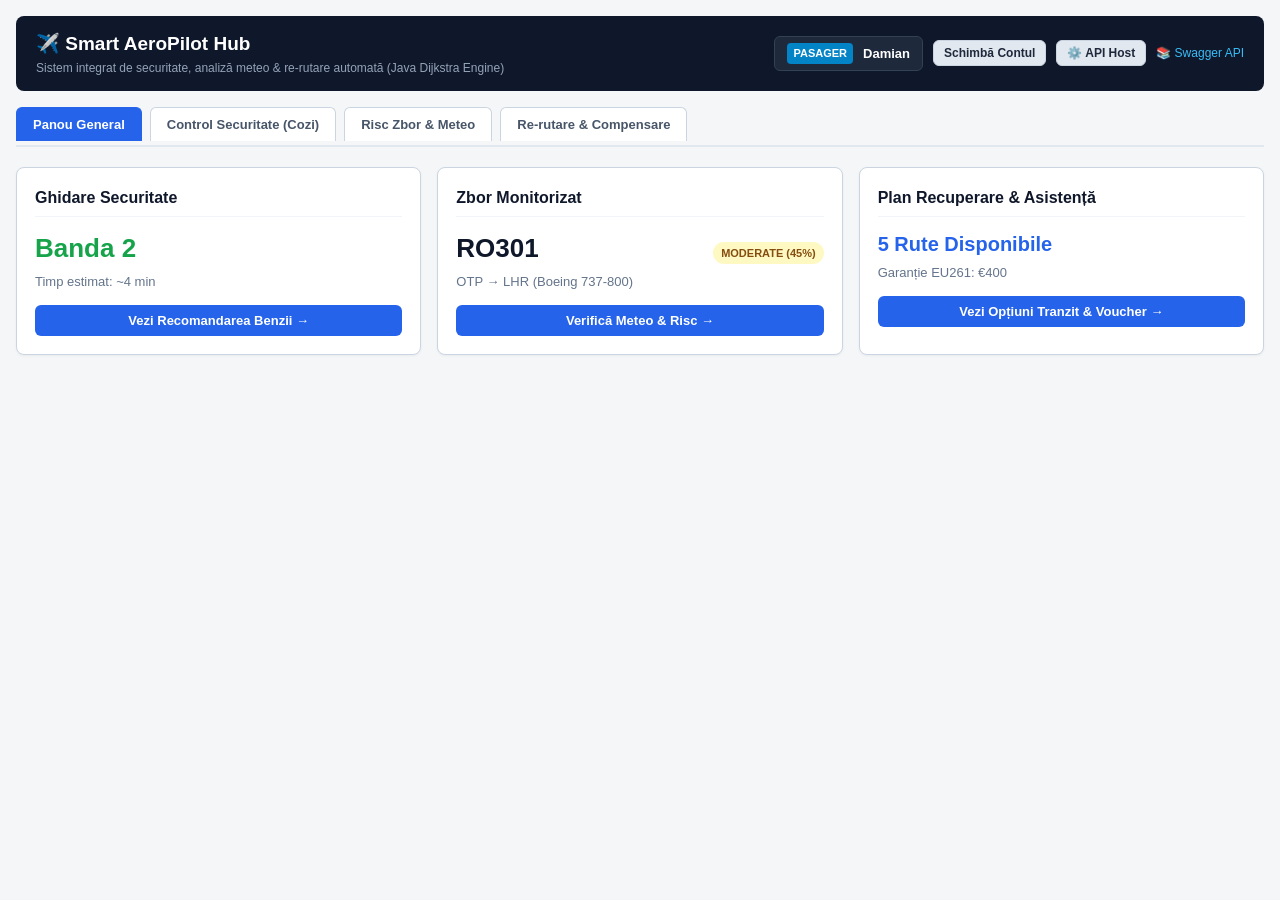
==== index.html @ a77d3723 "first test commit of the smart aeropilot website testing the base functionalities" ====
<!DOCTYPE html>
<html lang="ro">
<head>
    <meta charset="UTF-8">
    <meta name="viewport" content="width=device-width, initial-scale=1.0">
    <title>Smart AeroPilot Hub - Airport & Passenger Assistant</title>
    <link rel="stylesheet" href="style.css">
</head>
<body>

    <!-- Top Header -->
    <header>
        <div>
            <h1>✈️ Smart AeroPilot Hub</h1>
            <div style="font-size: 12px; color: #94a3b8;">
                Sistem integrat de securitate, analiză meteo & re-rutare automată (Java Dijkstra Engine)
            </div>
        </div>
        <div style="display: flex; align-items: center; gap: 10px; flex-wrap: wrap;">
            <div class="user-badge" id="user-display">
                <span id="role-tag" class="role-tag-passenger">PASAGER</span>
                <span id="user-name-display" style="font-weight: 600;">Damian</span>
            </div>
            <button class="btn-secondary" style="padding: 5px 10px; font-size: 12px;" onclick="openLoginModal()">Schimbă Contul</button>
            <button class="btn-secondary" style="padding: 5px 10px; font-size: 12px;" onclick="openApiConfigModal()">⚙️ API Host</button>
            <a id="swagger-link" href="/docs" target="_blank" style="color: #38bdf8; font-size: 12px; text-decoration: none;">📚 Swagger API</a>
        </div>
    </header>

    <!-- Connection Banner (Shows if running on GitHub Pages without live backend) -->
    <div id="gh-pages-banner" style="display: none; background: #e0f2fe; border: 1px solid #7dd3fc; color: #0369a1; padding: 8px 16px; border-radius: 6px; font-size: 12px; margin-bottom: 16px; justify-content: space-between; align-items: center;">
        <span>🌐 <strong>Găzduit pe GitHub Pages:</strong> Rulați backend-ul local (<code>./run.sh</code>) sau conectați domeniul de API pentru streaming live. Momentan rulează în <strong>Mod Standalone Demo</strong>.</span>
        <button class="btn-secondary" style="padding: 3px 8px; font-size: 11px;" onclick="openApiConfigModal()">Configurează API</button>
    </div>

    <!-- Nav Tabs (Controlled dynamically by role) -->
    <nav class="tabs" id="main-tabs">
        <button id="tab-btn-overview" class="active" onclick="switchTab('tab-overview')">Panou General</button>
        <button id="tab-btn-queue" onclick="switchTab('tab-queue')">Control Securitate (Cozi)</button>
        <button id="tab-btn-risk" onclick="switchTab('tab-risk')">Risc Zbor & Meteo</button>
        <button id="tab-btn-reroute" onclick="switchTab('tab-reroute')">Re-rutare & Compensare</button>
        <button id="tab-btn-java" style="display: none; border-color: #ef4444; color: #dc2626;" onclick="switchTab('tab-java')">🚨 Dispecerat Anulări Java (Admin)</button>
    </nav>

    <!-- TAB 1: OVERVIEW -->
    <div id="tab-overview" class="tab-content active">
        <!-- Admin only pitch banner -->
        <div class="card admin-only" style="border-left: 4px solid #dc2626; display: none;">
            <div style="display: flex; justify-content: space-between; align-items: center;">
                <div>
                    <h3 style="color: #dc2626; border: none; margin: 0;">Dispecerat Operațional — Simulare Live pentru Pitch</h3>
                    <p style="font-size: 13px; color: #475569; margin-top: 4px;">
                        Declanșează o criză meteo la Londra Heathrow (ceață critică sub 200m). Sistemul va recalcula riscul zborului RO301, va apela algoritmul de re-rutare și va genera voucherele legale.
                    </p>
                </div>
                <div style="display: flex; gap: 8px;">
                    <button class="btn-danger" onclick="triggerCrisisDemo()">🚨 Declanșează Criza Meteo</button>
                    <button class="btn-secondary" onclick="resetDemo()">↺ Reset</button>
                </div>
            </div>
        </div>

        <div class="grid-3">
            <!-- Queue Card -->
            <div class="card">
                <h3>Ghidare Securitate</h3>
                <div id="overview-fastest-lane" class="metric-big" style="color: #16a34a;">Banda 1</div>
                <div id="overview-queue-time" style="font-size: 13px; color: #64748b; margin-top: 4px;">Timp estimat: ~6 min</div>
                <button class="btn-primary" style="margin-top: 14px; width: 100%;" onclick="switchTab('tab-queue')">
                    Vezi Recomandarea Benzii →
                </button>
            </div>

            <!-- Flight Status Card -->
            <div class="card">
                <h3>Zbor Monitorizat</h3>
                <div style="display: flex; justify-content: space-between; align-items: baseline;">
                    <span id="overview-flight-code" class="metric-big">RO301</span>
                    <span id="overview-risk-pill" class="status-pill pill-MODERATE">MODERAT (45%)</span>
                </div>
                <div id="overview-flight-route" style="font-size: 13px; color: #64748b; margin-top: 4px;">OTP (București) → LHR (Londra)</div>
                <button class="btn-primary" style="margin-top: 14px; width: 100%;" onclick="switchTab('tab-risk')">
                    Verifică Meteo & Risc →
                </button>
            </div>

            <!-- Reroute & Voucher Card -->
            <div class="card">
                <h3>Plan Recuperare & Asistență</h3>
                <div id="overview-reroute-status" class="metric-big" style="font-size: 20px; color: #2563eb;">5 Rute Disponibile</div>
                <div id="overview-voucher-status" style="font-size: 13px; color: #64748b; margin-top: 4px;">Garanție EU261: €400</div>
                <button class="btn-primary" style="margin-top: 14px; width: 100%;" onclick="switchTab('tab-reroute')">
                    Vezi Opțiuni Tranzit & Voucher →
                </button>
            </div>
        </div>
    </div>

    <!-- TAB 2: QUEUE & COMPUTER VISION -->
    <div id="tab-queue" class="tab-content">
        <!-- Passenger View: ONLY recommendation, NO CCTV footage -->
        <div id="passenger-queue-view" style="display: block;">
            <div class="card" style="border-left: 4px solid #16a34a;">
                <h2>Recomandarea Ta de Acces Rapid la Securitate</h2>
                <p style="font-size: 14px; color: #334155; margin-bottom: 16px;">
                    Sistemul inteligent al aeroportului analizează în timp real încărcătura la porțile de scanare și îți indică cea mai rapidă bandă pentru a evita întârzierile.
                </p>
                <div class="grid-2">
                    <div style="background: #f0fdf4; border: 1px solid #bbf7d0; padding: 20px; border-radius: 8px; text-align: center;">
                        <span style="font-size: 13px; font-weight: 700; color: #15803d; text-transform: uppercase;">BANDA RECOMANDATĂ</span>
                        <div id="passenger-fastest-lane" class="metric-big" style="font-size: 38px; color: #16a34a; margin: 8px 0;">Banda 1</div>
                        <div id="passenger-wait-time" style="font-size: 16px; font-weight: 600; color: #1e293b;">Timp estimat: ~5 min</div>
                        <div id="passenger-lane-status" style="font-size: 13px; color: #15803d; margin-top: 4px;">Flux continuu și timp redus de așteptare</div>
                    </div>
                    <div class="restricted-banner">
                        <div style="font-size: 24px; margin-bottom: 8px;">🔒</div>
                        <strong style="display: block; margin-bottom: 6px;">Flux Video Securizat (Confidențial)</strong>
                        <p style="font-size: 12px; line-height: 1.4;">
                            Conform politicilor de securitate ale aeroportului, imaginile camerelor CCTV și senzorii de scanare sunt accesibile exclusiv personalului de securitate și dispeceratului aeroportuar.
                        </p>
                    </div>
                </div>
            </div>
        </div>

        <!-- Admin View: FULL CCTV FOOTAGE & SENSOR DETAILS -->
        <div id="admin-queue-view" style="display: none;">
            <div class="grid-2">
                <div class="card">
                    <h2>Camere CCTV Securitate — Detecție YOLOv8 + IR Simulat</h2>
                    <img id="admin-live-stream" class="video-frame" src="/api/queue/stream?role=admin" alt="Flux CCTV Securitate">
                    <div style="margin-top: 10px; display: flex; gap: 8px;">
                        <select id="video-source-select" style="max-width: 220px;" onchange="changeVideoSource()">
                            <option value="demo">Clip Demonstrativ (WebM)</option>
                            <option value="webcam">Camera Web Locală (Webcam 0)</option>
                        </select>
                        <span style="font-size: 12px; color: #64748b; align-self: center;">CPU ONNX Inference Activ</span>
                    </div>
                </div>

                <div class="card">
                    <h2>Telemetrie Benzi Securitate (Ops Center)</h2>
                    <div id="admin-queue-alert" style="background: #f0fdf4; border-left: 4px solid #16a34a; padding: 8px 12px; font-weight: 600; font-size: 13px; margin-bottom: 12px;">
                        Preluare date senzori...
                    </div>
                    <div class="grid-3" id="admin-lanes-container">
                        <!-- Populated dynamically via JS -->
                    </div>
                    <div style="margin-top: 16px; font-size: 12px; color: #64748b; background: #f8fafc; padding: 10px; border-radius: 6px;">
                        <strong>Formulă fuziune senzorială:</strong> 0.7 × YOLO + 0.3 × IR. Bagaje: rucsac (+120s), valiză (+90s), laptop (+60s), geantă (+30s).
                    </div>
                </div>
            </div>
        </div>
    </div>

    <!-- TAB 3: FLIGHT RISK & WEATHER -->
    <div id="tab-risk" class="tab-content">
        <div class="grid-2">
            <div class="card">
                <h2>Selecție Zbor & Condiții Meteo</h2>
                <label for="flight-select">Alege Zborul:</label>
                <select id="flight-select" onchange="evaluateFlightRisk()">
                    <option value="RO301">RO301 — București (OTP) → Londra Heathrow (LHR)</option>
                    <option value="AP103">AP103 (Java) — Henri Coandă (LROP) → Paris CDG (LFPG)</option>
                    <option value="LH1655">LH1655 — București (OTP) → München (MUC)</option>
                    <option value="W43105">W43105 — București (OTP) → Paris Beauvais (CDG)</option>
                    <option value="LH1412">LH1412 — București (OTP) → Frankfurt (FRA)</option>
                    <option value="OS784">OS784 — București (OTP) → Viena (VIE)</option>
                </select>

                <div class="grid-2" style="margin-top: 14px;">
                    <div style="background: #f8fafc; padding: 12px; border-radius: 6px;">
                        <h4 style="font-size: 12px; color: #64748b;">METEO PLECARE (OTP)</h4>
                        <div id="meteo-origin-cond" style="font-weight: 700; font-size: 15px;">--</div>
                        <div id="meteo-origin-details" style="font-size: 12px; color: #475569;">--</div>
                    </div>
                    <div style="background: #f8fafc; padding: 12px; border-radius: 6px;">
                        <h4 style="font-size: 12px; color: #64748b;">METEO DESTINAȚIE</h4>
                        <div id="meteo-dest-cond" style="font-weight: 700; font-size: 15px;">--</div>
                        <div id="meteo-dest-details" style="font-size: 12px; color: #475569;">--</div>
                    </div>
                </div>

                <div class="admin-only" style="margin-top: 16px; display: none;">
                    <label>Simulare Meteo (Exclusiv Admin):</label>
                    <div style="display: flex; gap: 8px;">
                        <button class="btn-primary" style="flex: 1;" onclick="setWeatherCrisis('fog')">Ceață Densă</button>
                        <button class="btn-primary" style="flex: 1;" onclick="setWeatherCrisis('storm')">Furtună</button>
                        <button class="btn-secondary" style="flex: 1;" onclick="evaluateFlightRisk()">Meteo Normal</button>
                    </div>
                </div>
            </div>

            <div class="card">
                <h2>Scor de Risc & Recomandare</h2>
                <div style="display: flex; justify-content: space-between; align-items: center;">
                    <span style="font-size: 13px; font-weight: 600;">Probabilitate Întârziere / Anulare:</span>
                    <span id="risk-score-badge" class="status-pill pill-MODERATE">50%</span>
                </div>

                <div class="risk-meter">
                    <div id="risk-progress-bar" class="risk-fill risk-MODERATE" style="width: 50%;"></div>
                </div>

                <div id="risk-recommendation" style="font-size: 13px; font-weight: 600; padding: 10px; border-radius: 6px; background: #fef9c3; color: #854d0e; margin-bottom: 12px;">
                    Calculare date risc...
                </div>

                <h4 style="font-size: 12px; color: #64748b; margin-bottom: 6px;">FACTORI IDENTIFICAȚI:</h4>
                <ul id="risk-factors-list" style="font-size: 12px; padding-left: 20px; color: #334155; margin-bottom: 14px;">
                    <!-- Factors injected via JS -->
                </ul>

                <button id="btn-trigger-reroute" class="btn-danger" style="width: 100%; display: none;" onclick="goToRerouteTab()">
                    ⚠️ Deschide Modulul de Re-rutare & Voucher →
                </button>
            </div>
        </div>
    </div>

    <!-- TAB 4: RE-ROUTING & EU261 -->
    <div id="tab-reroute" class="tab-content">
        <div class="grid-2">
            <div class="card">
                <h2>Rute Alternative Identificate (Direct & Escală)</h2>
                <div id="routes-container">
                    <!-- Populated dynamically via JS -->
                </div>
            </div>

            <div class="card">
                <h2>Voucher de Compensație Pasager</h2>
                <div class="voucher-box" id="voucher-box">
                    <div style="display: flex; justify-content: space-between; align-items: center; margin-bottom: 8px;">
                        <span style="font-weight: 800; font-size: 14px; color: #0369a1;">VOUCHER LEGAL EU261</span>
                        <span id="voucher-amount" style="font-size: 20px; font-weight: 800; color: #0284c7;">€400</span>
                    </div>
                    <div style="font-size: 12px; margin-bottom: 6px;">
                        <strong>Baza legală:</strong> <span id="voucher-regulation">Regulamentul (CE) Nr. 261/2004</span>
                    </div>
                    <div style="font-size: 12px; margin-bottom: 6px;">
                        <strong>Pasager:</strong> <span id="voucher-passenger">Damian</span>
                    </div>
                    <div style="font-size: 12px; margin-bottom: 6px;">
                        <strong>Motiv:</strong> <span id="voucher-reason">Anulare / Risc critic zbor</span>
                    </div>
                    <div style="margin-top: 10px; border-top: 1px dashed #7dd3fc; padding-top: 8px;">
                        <span style="font-size: 11px; color: #0284c7; display: block; margin-bottom: 4px;">COD VOUCHER:</span>
                        <span id="voucher-code" class="voucher-code">EU261-OTP-XXXXXX</span>
                    </div>
                </div>

                <div style="margin-top: 14px;">
                    <button class="btn-primary" style="width: 100%;" onclick="alert('Confirmare trimisă cu succes!')">
                        Confirmă Re-rutarea & Emite Noul Boarding Pass
                    </button>
                </div>
            </div>
        </div>
    </div>

    <!-- TAB 5: ADMIN JAVA REROUTE ENGINE DISPATCH -->
    <div id="tab-java" class="tab-content">
        <div class="card" style="border-left: 4px solid #ef4444;">
            <h2>Dispecerat Re-rutare Java (Time-dependent Dijkstra)</h2>
            <p style="font-size: 13px; color: #475569; margin-bottom: 12px;">
                Modulul dezvoltat de echipă în Java analizează întreg graful aeroportuar, prioritizează pasagerii (familii, conexiuni strânse, deadline-uri) și le re-rezervă automat locuri pe zboruri cu escală.
            </p>
            <div style="display: flex; gap: 10px; align-items: center; flex-wrap: wrap;">
                <label style="margin: 0; min-width: 110px;">Zbor de Anulat:</label>
                <select id="java-flight-select" style="margin: 0; max-width: 250px;">
                    <option value="AP103">AP103 — Henri Coandă (LROP) → Paris CDG (LFPG)</option>
                    <option value="AP105">AP105 — Henri Coandă (LROP) → Viena (LOWW)</option>
                    <option value="AP104">AP104 — Henri Coandă (LROP) → Amsterdam (EHAM)</option>
                    <option value="AP106">AP106 — Henri Coandă (LROP) → Frankfurt (EDDF)</option>
                </select>
                <button class="btn-danger" onclick="executeJavaCancel()">🚨 Execută Anulare & Re-rutare Java</button>
            </div>
        </div>

        <div class="card" id="java-results-card" style="display: none;">
            <h3>Rezultate Re-rutare Pasageri (Java Engine)</h3>
            <div id="java-summary" style="font-size: 13px; font-weight: 600; color: #0284c7; margin-bottom: 12px;"></div>
            <div style="overflow-x: auto;">
                <table class="data-table" id="java-passengers-table">
                    <thead>
                        <tr>
                            <th>Pasager</th>
                            <th>Prioritate</th>
                            <th>Detalii Situație</th>
                            <th>Zbor / Itinerariu Nou Atribuit</th>
                            <th>Întârziere</th>
                            <th>Compensație Voucher</th>
                            <th>Status</th>
                        </tr>
                    </thead>
                    <tbody id="java-passengers-tbody">
                        <!-- Populated dynamically via JS -->
                    </tbody>
                </table>
            </div>
        </div>
    </div>

    <!-- LOGIN MODAL -->
    <div id="login-modal" class="modal-overlay" style="display: none;">
        <div class="modal-box">
            <h2 style="margin-bottom: 14px; font-size: 18px;">Autentificare AeroPilot</h2>
            <p style="font-size: 13px; color: #64748b; margin-bottom: 14px;">
                Alege tipul de utilizator pentru a testa sistemul:
            </p>

            <label for="auth-username">Nume / Utilizator:</label>
            <input type="text" id="auth-username" placeholder="Ex: Damian sau admin" value="Damian">

            <label for="auth-password">Parolă:</label>
            <input type="password" id="auth-password" placeholder="Pentru admin introdu 'admin', pentru pasager orice" value="">

            <div style="display: flex; gap: 8px; margin-top: 14px;">
                <button class="btn-primary" style="flex: 1;" onclick="handleLoginSubmit()">Conectare</button>
                <button class="btn-secondary" onclick="closeLoginModal()">Anulează</button>
            </div>

            <div style="margin-top: 14px; font-size: 12px; color: #64748b; border-top: 1px solid #e2e8f0; padding-top: 10px;">
                💡 <strong>Cont Admin:</strong> utilizator <code>admin</code>, parolă <code>admin</code> (acces complet CCTV și dispecerat Java).<br>
                💡 <strong>Cont Pasager:</strong> orice alt nume (doar recomandare bandă rapidă, fără acces la camere).
            </div>
        </div>
    </div>

    <!-- API CONFIG MODAL FOR GITHUB PAGES / CUSTOM DOMAIN -->
    <div id="api-config-modal" class="modal-overlay" style="display: none;">
        <div class="modal-box">
            <h2 style="margin-bottom: 14px; font-size: 18px;">Configurare Backend API</h2>
            <p style="font-size: 13px; color: #64748b; margin-bottom: 12px;">
                Dacă site-ul este găzduit pe GitHub Pages sau un domeniu separat, introdu adresa backend-ului tău (ex: <code>http://localhost:8000</code> sau <code>https://api.domeniultau.ro</code>):
            </p>

            <label for="api-url-input">API Base URL:</label>
            <input type="text" id="api-url-input" placeholder="http://localhost:8000" value="">

            <div style="display: flex; gap: 8px; margin-top: 14px;">
                <button class="btn-primary" style="flex: 1;" onclick="saveApiConfig()">Salvează & Conectează</button>
                <button class="btn-secondary" onclick="closeApiConfigModal()">Închide</button>
            </div>
        </div>
    </div>

    <script src="app.js"></script>
</body>
</html>
---- style.css ----
/* Clean, unbloated wireframe layout - Easy to style and extend */
* {
    box-sizing: border-box;
    margin: 0;
    padding: 0;
    font-family: -apple-system, BlinkMacSystemFont, "Segoe UI", Roboto, Helvetica, Arial, sans-serif;
}

body {
    background-color: #f4f6f8;
    color: #1e293b;
    line-height: 1.5;
    padding: 16px;
}

/* Header */
header {
    background: #0f172a;
    color: #fff;
    padding: 14px 20px;
    border-radius: 8px;
    margin-bottom: 16px;
    display: flex;
    justify-content: space-between;
    align-items: center;
    flex-wrap: wrap;
    gap: 12px;
}

header h1 {
    font-size: 19px;
    font-weight: 700;
    display: flex;
    align-items: center;
    gap: 8px;
}

header .user-badge {
    display: flex;
    align-items: center;
    gap: 10px;
    font-size: 13px;
    background: #1e293b;
    padding: 6px 12px;
    border-radius: 6px;
    border: 1px solid #334155;
}

.role-tag-admin {
    background: #dc2626;
    color: #fff;
    padding: 2px 6px;
    border-radius: 4px;
    font-weight: 700;
    font-size: 11px;
}

.role-tag-passenger {
    background: #0284c7;
    color: #fff;
    padding: 2px 6px;
    border-radius: 4px;
    font-weight: 700;
    font-size: 11px;
}

/* Nav Tabs */
nav.tabs {
    display: flex;
    gap: 8px;
    margin-bottom: 20px;
    border-bottom: 2px solid #e2e8f0;
    padding-bottom: 4px;
    overflow-x: auto;
}

nav.tabs button {
    background: #fff;
    border: 1px solid #cbd5e1;
    border-bottom: none;
    padding: 9px 16px;
    font-size: 13px;
    font-weight: 600;
    border-radius: 6px 6px 0 0;
    cursor: pointer;
    color: #475569;
    white-space: nowrap;
}

nav.tabs button.active {
    background: #2563eb;
    color: #fff;
    border-color: #2563eb;
}

/* Layout containers */
.tab-content {
    display: none;
}
.tab-content.active {
    display: block;
}

.grid-2 {
    display: grid;
    grid-template-columns: 1fr 1fr;
    gap: 16px;
}

.grid-3 {
    display: grid;
    grid-template-columns: repeat(3, 1fr);
    gap: 16px;
}

@media (max-width: 860px) {
    .grid-2, .grid-3 {
        grid-template-columns: 1fr;
    }
}

/* Cards & Panels */
.card {
    background: #fff;
    border: 1px solid #cbd5e1;
    border-radius: 8px;
    padding: 18px;
    box-shadow: 0 1px 3px rgba(0,0,0,0.05);
    margin-bottom: 16px;
}

.card h2, .card h3 {
    font-size: 16px;
    margin-bottom: 12px;
    color: #0f172a;
    border-bottom: 1px solid #f1f5f9;
    padding-bottom: 6px;
}

/* Forms & Inputs */
label {
    display: block;
    font-size: 13px;
    font-weight: 600;
    margin-bottom: 4px;
    color: #334155;
}

input, select {
    width: 100%;
    padding: 8px 12px;
    border: 1px solid #cbd5e1;
    border-radius: 6px;
    font-size: 14px;
    margin-bottom: 12px;
}

button.btn-primary {
    background: #2563eb;
    color: #fff;
    border: none;
    padding: 8px 14px;
    border-radius: 6px;
    font-weight: 600;
    font-size: 13px;
    cursor: pointer;
}

button.btn-primary:hover { background: #1d4ed8; }

button.btn-secondary {
    background: #e2e8f0;
    color: #1e293b;
    border: 1px solid #cbd5e1;
    padding: 8px 14px;
    border-radius: 6px;
    font-weight: 600;
    font-size: 13px;
    cursor: pointer;
}

button.btn-danger {
    background: #dc2626;
    color: #fff;
    border: none;
    padding: 8px 14px;
    border-radius: 6px;
    font-weight: 600;
    font-size: 13px;
    cursor: pointer;
}

button.btn-danger:hover { background: #b91c1c; }

/* Video Frame */
.video-frame {
    width: 100%;
    max-height: 420px;
    object-fit: cover;
    background: #000;
    border-radius: 6px;
    border: 1px solid #94a3b8;
}

/* Lane card styles */
.lane-card {
    border: 2px solid #e2e8f0;
    border-radius: 8px;
    padding: 14px;
    text-align: center;
    background: #f8fafc;
}

.lane-card.fastest {
    border-color: #16a34a;
    background: #f0fdf4;
}

.lane-badge {
    display: inline-block;
    padding: 3px 8px;
    border-radius: 4px;
    font-size: 11px;
    font-weight: 700;
    text-transform: uppercase;
    margin-bottom: 8px;
}

.badge-fastest { background: #22c55e; color: #fff; }
.badge-normal { background: #94a3b8; color: #fff; }

.metric-big {
    font-size: 26px;
    font-weight: 800;
    color: #0f172a;
}

/* Restricted banner for CCTV */
.restricted-banner {
    background: #fef2f2;
    border: 2px dashed #ef4444;
    padding: 24px;
    border-radius: 8px;
    text-align: center;
    color: #991b1b;
}

/* Risk meter */
.risk-meter {
    height: 16px;
    background: #e2e8f0;
    border-radius: 8px;
    overflow: hidden;
    margin: 12px 0;
}

.risk-fill {
    height: 100%;
    width: 0%;
    transition: width 0.3s ease;
}

.risk-LOW { background: #22c55e; }
.risk-MODERATE { background: #eab308; }
.risk-HIGH { background: #f97316; }
.risk-CRITICAL { background: #ef4444; }

.status-pill {
    display: inline-block;
    padding: 3px 8px;
    border-radius: 12px;
    font-size: 11px;
    font-weight: 700;
}

.pill-CRITICAL { background: #fee2e2; color: #b91c1c; }
.pill-HIGH { background: #ffedd5; color: #c2410c; }
.pill-MODERATE { background: #fef9c3; color: #854d0e; }
.pill-LOW { background: #dcfce7; color: #15803d; }

/* Voucher card */
.voucher-box {
    border: 2px dashed #0284c7;
    background: #f0f9ff;
    padding: 16px;
    border-radius: 8px;
    margin-top: 14px;
}

.voucher-code {
    font-family: monospace;
    font-size: 16px;
    font-weight: 800;
    background: #e0f2fe;
    padding: 5px 10px;
    border-radius: 4px;
    display: inline-block;
    color: #0369a1;
}

/* Passenger Table */
table.data-table {
    width: 100%;
    border-collapse: collapse;
    font-size: 13px;
    margin-top: 10px;
}

table.data-table th, table.data-table td {
    padding: 8px 10px;
    border: 1px solid #cbd5e1;
    text-align: left;
}

table.data-table th {
    background: #f1f5f9;
    font-weight: 700;
}

/* Login Modal */
.modal-overlay {
    position: fixed;
    top: 0; left: 0; right: 0; bottom: 0;
    background: rgba(15, 23, 42, 0.7);
    display: flex;
    align-items: center;
    justify-content: center;
    z-index: 1000;
}

.modal-box {
    background: #fff;
    padding: 24px;
    border-radius: 8px;
    width: 100%;
    max-width: 420px;
    box-shadow: 0 10px 25px rgba(0,0,0,0.2);
}
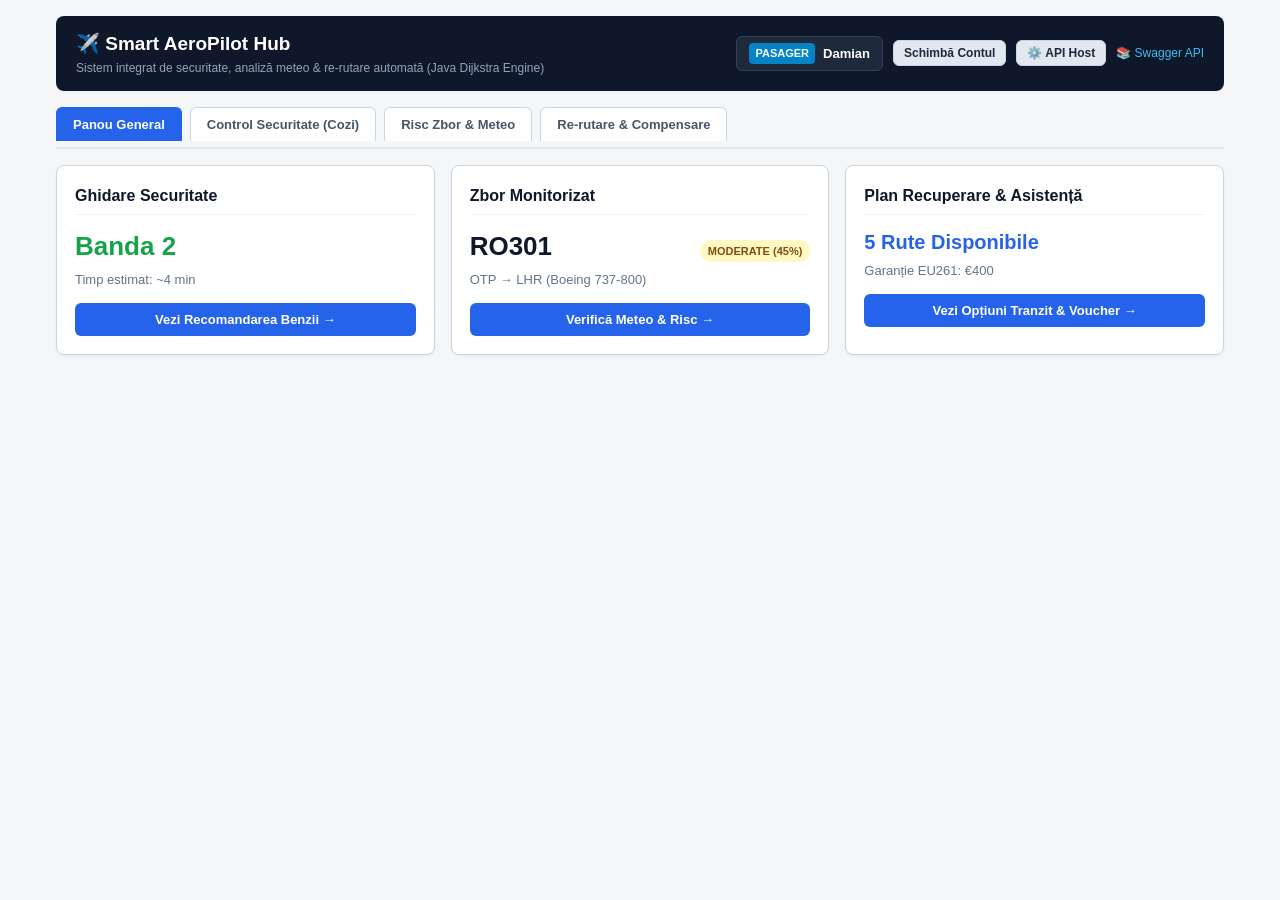
==== commit 328e9112: "updated design" ====
--- a/index.html
+++ b/index.html
@@ -16,7 +16,7 @@
                 Sistem integrat de securitate, analiză meteo & re-rutare automată (Java Dijkstra Engine)
             </div>
         </div>
-        <div style="display: flex; align-items: center; gap: 10px; flex-wrap: wrap;">
+        <div class="header-controls">
             <div class="user-badge" id="user-display">
                 <span id="role-tag" class="role-tag-passenger">PASAGER</span>
                 <span id="user-name-display" style="font-weight: 600;">Damian</span>
@@ -101,24 +101,15 @@
         <!-- Passenger View: ONLY recommendation, NO CCTV footage -->
         <div id="passenger-queue-view" style="display: block;">
             <div class="card" style="border-left: 4px solid #16a34a;">
-                <h2>Recomandarea Ta de Acces Rapid la Securitate</h2>
-                <p style="font-size: 14px; color: #334155; margin-bottom: 16px;">
-                    Sistemul inteligent al aeroportului analizează în timp real încărcătura la porțile de scanare și îți indică cea mai rapidă bandă pentru a evita întârzierile.
+                <h2>Acces Rapid la Controlul de Securitate</h2>
+                <p style="font-size: 13px; color: #475569; margin-bottom: 16px;">
+                    Camerele inteligente monitorizează fluxul de călători și identifică în timp real banda cu cel mai mic timp de așteptare.
                 </p>
-                <div class="grid-2">
-                    <div style="background: #f0fdf4; border: 1px solid #bbf7d0; padding: 20px; border-radius: 8px; text-align: center;">
-                        <span style="font-size: 13px; font-weight: 700; color: #15803d; text-transform: uppercase;">BANDA RECOMANDATĂ</span>
-                        <div id="passenger-fastest-lane" class="metric-big" style="font-size: 38px; color: #16a34a; margin: 8px 0;">Banda 1</div>
-                        <div id="passenger-wait-time" style="font-size: 16px; font-weight: 600; color: #1e293b;">Timp estimat: ~5 min</div>
-                        <div id="passenger-lane-status" style="font-size: 13px; color: #15803d; margin-top: 4px;">Flux continuu și timp redus de așteptare</div>
-                    </div>
-                    <div class="restricted-banner">
-                        <div style="font-size: 24px; margin-bottom: 8px;">🔒</div>
-                        <strong style="display: block; margin-bottom: 6px;">Flux Video Securizat (Confidențial)</strong>
-                        <p style="font-size: 12px; line-height: 1.4;">
-                            Conform politicilor de securitate ale aeroportului, imaginile camerelor CCTV și senzorii de scanare sunt accesibile exclusiv personalului de securitate și dispeceratului aeroportuar.
-                        </p>
-                    </div>
+                <div style="background: #f0fdf4; border: 1px solid #bbf7d0; padding: 24px 16px; border-radius: 8px; text-align: center; max-width: 480px; margin: 0 auto;">
+                    <span style="font-size: 11px; font-weight: 700; color: #15803d; text-transform: uppercase; letter-spacing: 0.5px;">BANDA RECOMANDATĂ PENTRU TINE</span>
+                    <div id="passenger-fastest-lane" class="metric-big" style="font-size: 40px; color: #16a34a; margin: 8px 0;">Banda 1</div>
+                    <div id="passenger-wait-time" style="font-size: 17px; font-weight: 700; color: #0f172a;">Timp estimat: ~5 min</div>
+                    <div id="passenger-lane-status" style="font-size: 13px; color: #15803d; margin-top: 6px;">Mergi la Banda 1 pentru cel mai rapid control de securitate.</div>
                 </div>
             </div>
         </div>
--- a/style.css
+++ b/style.css
@@ -1,4 +1,4 @@
-/* Clean, unbloated wireframe layout - Easy to style and extend */
+/* Clean, unbloated wireframe layout - Fully optimized for Mobile & Desktop */
 * {
     box-sizing: border-box;
     margin: 0;
@@ -11,6 +11,8 @@
     color: #1e293b;
     line-height: 1.5;
     padding: 16px;
+    max-width: 1200px;
+    margin: 0 auto;
 }
 
 /* Header */
@@ -35,10 +37,17 @@
     gap: 8px;
 }
 
-header .user-badge {
+header .header-controls {
     display: flex;
     align-items: center;
     gap: 10px;
+    flex-wrap: wrap;
+}
+
+header .user-badge {
+    display: flex;
+    align-items: center;
+    gap: 8px;
     font-size: 13px;
     background: #1e293b;
     padding: 6px 12px;
@@ -64,14 +73,20 @@
     font-size: 11px;
 }
 
-/* Nav Tabs */
+/* Nav Tabs with native-app feel on mobile */
 nav.tabs {
     display: flex;
     gap: 8px;
-    margin-bottom: 20px;
+    margin-bottom: 16px;
     border-bottom: 2px solid #e2e8f0;
-    padding-bottom: 4px;
+    padding-bottom: 6px;
     overflow-x: auto;
+    -webkit-overflow-scrolling: touch;
+    scrollbar-width: none; /* Firefox */
+}
+
+nav.tabs::-webkit-scrollbar {
+    display: none; /* Chrome/Safari */
 }
 
 nav.tabs button {
@@ -85,6 +100,8 @@
     cursor: pointer;
     color: #475569;
     white-space: nowrap;
+    flex-shrink: 0;
+    transition: all 0.15s ease;
 }
 
 nav.tabs button.active {
@@ -111,12 +128,6 @@
     display: grid;
     grid-template-columns: repeat(3, 1fr);
     gap: 16px;
-}
-
-@media (max-width: 860px) {
-    .grid-2, .grid-3 {
-        grid-template-columns: 1fr;
-    }
 }
 
 /* Cards & Panels */
@@ -148,22 +159,24 @@
 
 input, select {
     width: 100%;
-    padding: 8px 12px;
+    padding: 10px 12px;
     border: 1px solid #cbd5e1;
     border-radius: 6px;
     font-size: 14px;
     margin-bottom: 12px;
+    background-color: #fff;
 }
 
 button.btn-primary {
     background: #2563eb;
     color: #fff;
     border: none;
-    padding: 8px 14px;
+    padding: 9px 16px;
     border-radius: 6px;
     font-weight: 600;
     font-size: 13px;
     cursor: pointer;
+    text-align: center;
 }
 
 button.btn-primary:hover { background: #1d4ed8; }
@@ -172,22 +185,24 @@
     background: #e2e8f0;
     color: #1e293b;
     border: 1px solid #cbd5e1;
-    padding: 8px 14px;
+    padding: 9px 14px;
     border-radius: 6px;
     font-weight: 600;
     font-size: 13px;
     cursor: pointer;
+    text-align: center;
 }
 
 button.btn-danger {
     background: #dc2626;
     color: #fff;
     border: none;
-    padding: 8px 14px;
+    padding: 9px 16px;
     border-radius: 6px;
     font-weight: 600;
     font-size: 13px;
     cursor: pointer;
+    text-align: center;
 }
 
 button.btn-danger:hover { background: #b91c1c; }
@@ -235,16 +250,6 @@
     color: #0f172a;
 }
 
-/* Restricted banner for CCTV */
-.restricted-banner {
-    background: #fef2f2;
-    border: 2px dashed #ef4444;
-    padding: 24px;
-    border-radius: 8px;
-    text-align: center;
-    color: #991b1b;
-}
-
 /* Risk meter */
 .risk-meter {
     height: 16px;
@@ -289,13 +294,42 @@
 
 .voucher-code {
     font-family: monospace;
-    font-size: 16px;
+    font-size: 15px;
     font-weight: 800;
     background: #e0f2fe;
     padding: 5px 10px;
     border-radius: 4px;
     display: inline-block;
     color: #0369a1;
+    word-break: break-all;
+}
+
+/* Route Cards */
+.route-card {
+    border: 1px solid #cbd5e1;
+    border-radius: 6px;
+    padding: 14px;
+    margin-bottom: 12px;
+    background: #fff;
+}
+
+.route-card.best {
+    border: 2px solid #2563eb;
+    background: #eff6ff;
+}
+
+.route-header {
+    display: flex;
+    justify-content: space-between;
+    font-weight: 700;
+    margin-bottom: 6px;
+    flex-wrap: wrap;
+    gap: 4px;
+}
+
+.route-timeline {
+    font-size: 13px;
+    color: #475569;
 }
 
 /* Passenger Table */
@@ -304,6 +338,7 @@
     border-collapse: collapse;
     font-size: 13px;
     margin-top: 10px;
+    min-width: 580px; /* enables horizontal scroll on mobile */
 }
 
 table.data-table th, table.data-table td {
@@ -317,7 +352,7 @@
     font-weight: 700;
 }
 
-/* Login Modal */
+/* Modals */
 .modal-overlay {
     position: fixed;
     top: 0; left: 0; right: 0; bottom: 0;
@@ -326,13 +361,90 @@
     align-items: center;
     justify-content: center;
     z-index: 1000;
+    padding: 16px;
 }
 
 .modal-box {
     background: #fff;
-    padding: 24px;
+    padding: 20px;
     border-radius: 8px;
     width: 100%;
     max-width: 420px;
     box-shadow: 0 10px 25px rgba(0,0,0,0.2);
 }
+
+/* ========================================================= */
+/* MOBILE OPTIMIZATIONS (Smartphones, small tablets <= 680px) */
+/* ========================================================= */
+
+@media (max-width: 680px) {
+    body {
+        padding: 10px 8px;
+    }
+
+    header {
+        padding: 12px 14px;
+        flex-direction: column;
+        align-items: flex-start;
+        gap: 10px;
+    }
+
+    header h1 {
+        font-size: 17px;
+    }
+
+    header .header-controls {
+        width: 100%;
+        justify-content: space-between;
+    }
+
+    /* Prevent auto-zoom on iOS Safari when tapping inputs */
+    input, select {
+        font-size: 16px;
+        padding: 10px;
+    }
+
+    /* Mobile tabs with pill-style scrolling */
+    nav.tabs {
+        gap: 6px;
+        padding-bottom: 8px;
+    }
+
+    nav.tabs button {
+        padding: 8px 14px;
+        font-size: 12px;
+        border-radius: 18px;
+        border: 1px solid #cbd5e1;
+    }
+
+    /* Grids collapse to single column */
+    .grid-2, .grid-3 {
+        grid-template-columns: 1fr;
+        gap: 12px;
+    }
+
+    .card {
+        padding: 14px;
+        margin-bottom: 12px;
+    }
+
+    .card h2, .card h3 {
+        font-size: 15px;
+    }
+
+    .metric-big {
+        font-size: 24px;
+    }
+
+    /* Buttons touch targets */
+    button.btn-primary, button.btn-secondary, button.btn-danger {
+        padding: 10px 14px;
+        font-size: 13px;
+        min-height: 42px;
+    }
+
+    /* Mobile video stream */
+    .video-frame {
+        max-height: 260px;
+    }
+}
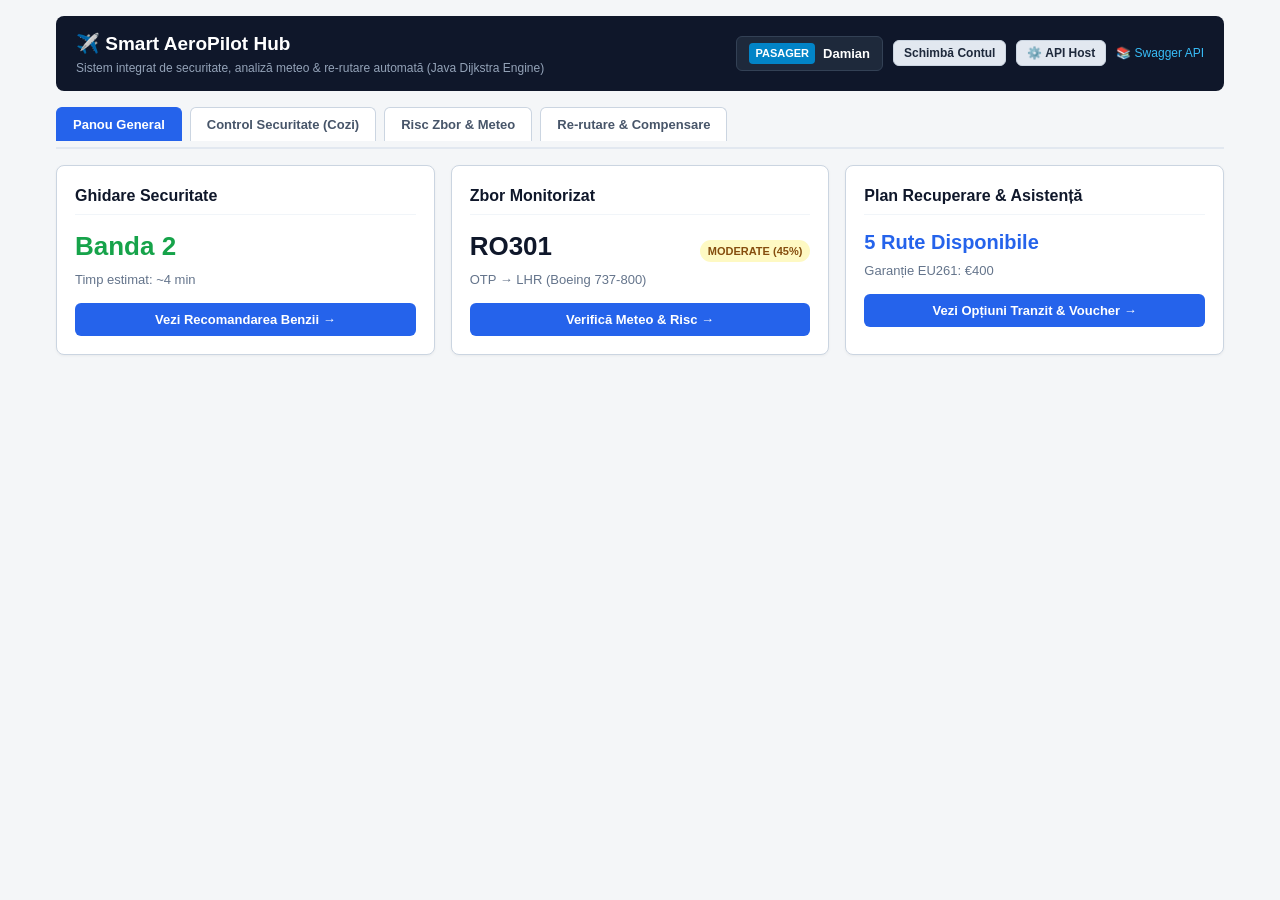
==== commit b8d5254f: "Fix weather buttons, add flight search bar, fix webcam support, add booking pass modal, discreet EU2" ====
--- a/index.html
+++ b/index.html
@@ -119,13 +119,23 @@
             <div class="grid-2">
                 <div class="card">
                     <h2>Camere CCTV Securitate — Detecție YOLOv8 + IR Simulat</h2>
+                    <!-- Server Stream -->
                     <img id="admin-live-stream" class="video-frame" src="/api/queue/stream?role=admin" alt="Flux CCTV Securitate">
-                    <div style="margin-top: 10px; display: flex; gap: 8px;">
-                        <select id="video-source-select" style="max-width: 220px;" onchange="changeVideoSource()">
-                            <option value="demo">Clip Demonstrativ (WebM)</option>
-                            <option value="webcam">Camera Web Locală (Webcam 0)</option>
+                    <!-- Client Webcam Video Preview (for Browser / Phone access) -->
+                    <div id="client-webcam-container" style="display: none; position: relative;">
+                        <video id="client-webcam-video" class="video-frame" autoplay playsinline muted></video>
+                        <div style="position: absolute; top: 10px; left: 10px; background: rgba(15, 23, 42, 0.85); color: #fff; padding: 4px 10px; border-radius: 4px; font-size: 11px;">
+                            🔴 Cameră Dispozitiv Conectată | Detecție YOLOv8
+                        </div>
+                    </div>
+
+                    <div style="margin-top: 10px; display: flex; gap: 8px; flex-wrap: wrap; align-items: center;">
+                        <select id="video-source-select" style="max-width: 280px;" onchange="changeVideoSource()">
+                            <option value="demo">📹 Clip Demonstrativ Securitate (WebM)</option>
+                            <option value="server_webcam">💻 Cameră Web Server (Mac / OpenCV AI)</option>
+                            <option value="client_webcam">📱 Cameră Web Locală (Dispozitiv curent / Mobil)</option>
                         </select>
-                        <span style="font-size: 12px; color: #64748b; align-self: center;">CPU ONNX Inference Activ</span>
+                        <span id="cam-status-pill" style="font-size: 12px; color: #16a34a; font-weight: 600;">● Flux activ</span>
                     </div>
                 </div>
 
@@ -150,19 +160,29 @@
         <div class="grid-2">
             <div class="card">
                 <h2>Selecție Zbor & Condiții Meteo</h2>
-                <label for="flight-select">Alege Zborul:</label>
-                <select id="flight-select" onchange="evaluateFlightRisk()">
-                    <option value="RO301">RO301 — București (OTP) → Londra Heathrow (LHR)</option>
-                    <option value="AP103">AP103 (Java) — Henri Coandă (LROP) → Paris CDG (LFPG)</option>
-                    <option value="LH1655">LH1655 — București (OTP) → München (MUC)</option>
-                    <option value="W43105">W43105 — București (OTP) → Paris Beauvais (CDG)</option>
-                    <option value="LH1412">LH1412 — București (OTP) → Frankfurt (FRA)</option>
-                    <option value="OS784">OS784 — București (OTP) → Viena (VIE)</option>
+
+                <!-- Live Search Bar for All Flights -->
+                <div style="position: relative; margin-bottom: 12px;">
+                    <label for="flight-search-input" style="font-weight: 600; font-size: 13px; margin-bottom: 4px; display: block;">
+                        Căutare Zbor în Rețeaua Europeană (AeroDataBox):
+                    </label>
+                    <div style="display: flex; gap: 6px;">
+                        <input type="text" id="flight-search-input" placeholder="🔍 Introdu cod zbor, oraș sau aeroport (ex: RO301, Craiova, LHR, AP103)..." 
+                               style="flex: 1; padding: 8px 12px; border: 1px solid #cbd5e1; border-radius: 6px; font-size: 13px;" 
+                               oninput="handleFlightSearchInput()" onfocus="handleFlightSearchInput()">
+                        <button class="btn-secondary" style="padding: 8px 12px;" onclick="clearFlightSearch()">✕</button>
+                    </div>
+                    <div id="flight-search-dropdown" class="search-dropdown-menu" style="display: none;"></div>
+                </div>
+
+                <label for="flight-select">Sau alege direct din listă:</label>
+                <select id="flight-select" onchange="onFlightSelectChange()">
+                    <!-- Populated dynamically via JS with all flights -->
                 </select>
 
                 <div class="grid-2" style="margin-top: 14px;">
                     <div style="background: #f8fafc; padding: 12px; border-radius: 6px;">
-                        <h4 style="font-size: 12px; color: #64748b;">METEO PLECARE (OTP)</h4>
+                        <h4 style="font-size: 12px; color: #64748b;">METEO PLECARE</h4>
                         <div id="meteo-origin-cond" style="font-weight: 700; font-size: 15px;">--</div>
                         <div id="meteo-origin-details" style="font-size: 12px; color: #475569;">--</div>
                     </div>
@@ -173,12 +193,12 @@
                     </div>
                 </div>
 
-                <div class="admin-only" style="margin-top: 16px; display: none;">
-                    <label>Simulare Meteo (Exclusiv Admin):</label>
-                    <div style="display: flex; gap: 8px;">
-                        <button class="btn-primary" style="flex: 1;" onclick="setWeatherCrisis('fog')">Ceață Densă</button>
-                        <button class="btn-primary" style="flex: 1;" onclick="setWeatherCrisis('storm')">Furtună</button>
-                        <button class="btn-secondary" style="flex: 1;" onclick="evaluateFlightRisk()">Meteo Normal</button>
+                <div style="margin-top: 16px;">
+                    <label style="font-weight: 600; font-size: 13px; display: block; margin-bottom: 6px;">Simulare Criză Meteo:</label>
+                    <div style="display: flex; gap: 8px; flex-wrap: wrap;">
+                        <button id="btn-weather-normal" class="btn-weather-toggle active-weather" style="flex: 1; min-width: 120px;" onclick="setWeatherCrisis('normal')">☀️ Meteo Normal</button>
+                        <button id="btn-weather-fog" class="btn-weather-toggle" style="flex: 1; min-width: 120px;" onclick="setWeatherCrisis('fog')">🌫️ Ceață Densă (CAT III)</button>
+                        <button id="btn-weather-storm" class="btn-weather-toggle" style="flex: 1; min-width: 120px;" onclick="setWeatherCrisis('storm')">⛈️ Furtună & Vânt</button>
                     </div>
                 </div>
             </div>
@@ -214,38 +234,43 @@
     <div id="tab-reroute" class="tab-content">
         <div class="grid-2">
             <div class="card">
-                <h2>Rute Alternative Identificate (Direct & Escală)</h2>
+                <h2>Rute Alternative Disponibile (Re-booking Imediat)</h2>
                 <div id="routes-container">
-                    <!-- Populated dynamically via JS -->
-                </div>
-            </div>
-
-            <div class="card">
-                <h2>Voucher de Compensație Pasager</h2>
-                <div class="voucher-box" id="voucher-box">
-                    <div style="display: flex; justify-content: space-between; align-items: center; margin-bottom: 8px;">
-                        <span style="font-weight: 800; font-size: 14px; color: #0369a1;">VOUCHER LEGAL EU261</span>
-                        <span id="voucher-amount" style="font-size: 20px; font-weight: 800; color: #0284c7;">€400</span>
-                    </div>
-                    <div style="font-size: 12px; margin-bottom: 6px;">
-                        <strong>Baza legală:</strong> <span id="voucher-regulation">Regulamentul (CE) Nr. 261/2004</span>
-                    </div>
-                    <div style="font-size: 12px; margin-bottom: 6px;">
-                        <strong>Pasager:</strong> <span id="voucher-passenger">Damian</span>
-                    </div>
-                    <div style="font-size: 12px; margin-bottom: 6px;">
-                        <strong>Motiv:</strong> <span id="voucher-reason">Anulare / Risc critic zbor</span>
-                    </div>
-                    <div style="margin-top: 10px; border-top: 1px dashed #7dd3fc; padding-top: 8px;">
-                        <span style="font-size: 11px; color: #0284c7; display: block; margin-bottom: 4px;">COD VOUCHER:</span>
-                        <span id="voucher-code" class="voucher-code">EU261-OTP-XXXXXX</span>
-                    </div>
-                </div>
-
-                <div style="margin-top: 14px;">
-                    <button class="btn-primary" style="width: 100%;" onclick="alert('Confirmare trimisă cu succes!')">
-                        Confirmă Re-rutarea & Emite Noul Boarding Pass
-                    </button>
+                    <!-- Populated dynamically via JS with Buy / Rebook Button -->
+                </div>
+            </div>
+
+            <div class="card">
+                <h2>Status Re-alocare Pasager</h2>
+                <div style="background: #f0fdf4; border: 1px solid #bbf7d0; padding: 14px; border-radius: 8px; margin-bottom: 14px;">
+                    <div style="font-size: 14px; font-weight: 700; color: #166534; margin-bottom: 4px;">✅ Garanția Conectivității Inteligente</div>
+                    <p style="font-size: 12px; color: #15803d; line-height: 1.4;">
+                        În cazul perturbărilor meteorologice, Smart AeroPilot analizează rețeaua companiilor partenere și îți permite să selectezi direct zborul de salvare fără costuri suplimentare.
+                    </p>
+                </div>
+
+                <div id="active-rebook-summary" style="background: #f8fafc; border: 1px solid #e2e8f0; padding: 12px; border-radius: 6px; font-size: 13px; margin-bottom: 14px;">
+                    <div>Pasager activ: <strong id="reroute-passenger-display">Damian Dabija</strong></div>
+                    <div>Zbor afectat: <strong id="reroute-flight-display">RO301 (OTP → LHR)</strong></div>
+                    <div style="color: #64748b; font-size: 12px; margin-top: 4px;">Alege una din opțiunile din stânga pentru a emite noul bilet electronic.</div>
+                </div>
+
+                <!-- Discreet EU261 compensation voucher section as requested -->
+                <div class="discreet-voucher-container" style="border-top: 1px solid #e2e8f0; padding-top: 12px;">
+                    <details style="background: #f8fafc; border: 1px solid #e2e8f0; border-radius: 6px; padding: 8px 12px; font-size: 12px; color: #64748b;">
+                        <summary style="cursor: pointer; font-size: 11px; color: #64748b; font-weight: 500; outline: none; user-select: none;">
+                            Drepturi pasager & compensație conform Regulamentului (CE) nr. 261/2004 ▼
+                        </summary>
+                        <div style="margin-top: 8px; padding-top: 8px; border-top: 1px dashed #cbd5e1; font-size: 11px;">
+                            <div style="display: flex; justify-content: space-between; align-items: center;">
+                                <span>Compensație calculată: <strong id="voucher-amount" style="color: #0284c7;">€400</strong></span>
+                                <span style="color: #94a3b8; font-family: monospace;" id="voucher-code">EU261-OTP-XXXXXX</span>
+                            </div>
+                            <div style="margin-top: 4px; color: #94a3b8; font-size: 10px;">
+                                Dosar înregistrat pentru pasagerul <span id="voucher-passenger">Damian</span>. Regulamentul CE 261/2004.
+                            </div>
+                        </div>
+                    </details>
                 </div>
             </div>
         </div>
@@ -254,24 +279,38 @@
     <!-- TAB 5: ADMIN JAVA REROUTE ENGINE DISPATCH -->
     <div id="tab-java" class="tab-content">
         <div class="card" style="border-left: 4px solid #ef4444;">
-            <h2>Dispecerat Re-rutare Java (Time-dependent Dijkstra)</h2>
+            <h2>Dispecerat Operațional & Motor Re-rutare Java (Dijkstra)</h2>
             <p style="font-size: 13px; color: #475569; margin-bottom: 12px;">
-                Modulul dezvoltat de echipă în Java analizează întreg graful aeroportuar, prioritizează pasagerii (familii, conexiuni strânse, deadline-uri) și le re-rezervă automat locuri pe zboruri cu escală.
+                Algoritmul Time-dependent Dijkstra analizează în timp real rețeaua europeană, prioritizează pasagerii după statut, conexiuni critice și familii, redistribuind automat locurile disponibile.
             </p>
             <div style="display: flex; gap: 10px; align-items: center; flex-wrap: wrap;">
-                <label style="margin: 0; min-width: 110px;">Zbor de Anulat:</label>
-                <select id="java-flight-select" style="margin: 0; max-width: 250px;">
-                    <option value="AP103">AP103 — Henri Coandă (LROP) → Paris CDG (LFPG)</option>
-                    <option value="AP105">AP105 — Henri Coandă (LROP) → Viena (LOWW)</option>
-                    <option value="AP104">AP104 — Henri Coandă (LROP) → Amsterdam (EHAM)</option>
-                    <option value="AP106">AP106 — Henri Coandă (LROP) → Frankfurt (EDDF)</option>
+                <label style="margin: 0; min-width: 120px; font-weight: 600;">Selectează Zbor:</label>
+                <select id="java-flight-select" style="margin: 0; min-width: 280px; flex: 1;">
+                    <!-- Populated dynamically with all real flights -->
                 </select>
-                <button class="btn-danger" onclick="executeJavaCancel()">🚨 Execută Anulare & Re-rutare Java</button>
+                <button class="btn-danger" onclick="executeJavaCancel()">🚨 Simulează Anulare Zbor & Rerutare Java</button>
             </div>
         </div>
 
         <div class="card" id="java-results-card" style="display: none;">
-            <h3>Rezultate Re-rutare Pasageri (Java Engine)</h3>
+            <h3>Rezultate Re-alocare & Manifest Pasageri Simulat</h3>
+            
+            <!-- Summary Metrics Cards -->
+            <div class="grid-3" style="margin-bottom: 16px;">
+                <div style="background: #f8fafc; border: 1px solid #e2e8f0; border-radius: 6px; padding: 10px; text-align: center;">
+                    <div style="font-size: 11px; color: #64748b;">PASAGERI AFECTAȚI</div>
+                    <div id="dispatch-total-pax" style="font-size: 22px; font-weight: 800; color: #0f172a;">142</div>
+                </div>
+                <div style="background: #f0fdf4; border: 1px solid #bbf7d0; border-radius: 6px; padding: 10px; text-align: center;">
+                    <div style="font-size: 11px; color: #166534;">RERUTAȚI AUTOMAT</div>
+                    <div id="dispatch-rerouted-pct" style="font-size: 22px; font-weight: 800; color: #16a34a;">96% (136)</div>
+                </div>
+                <div style="background: #fefce8; border: 1px solid #fef08a; border-radius: 6px; padding: 10px; text-align: center;">
+                    <div style="font-size: 11px; color: #854d0e;">HOTEL ASIGURAT (MÂINE)</div>
+                    <div id="dispatch-hotel-count" style="font-size: 22px; font-weight: 800; color: #ca8a04;">6</div>
+                </div>
+            </div>
+
             <div id="java-summary" style="font-size: 13px; font-weight: 600; color: #0284c7; margin-bottom: 12px;"></div>
             <div style="overflow-x: auto;">
                 <table class="data-table" id="java-passengers-table">
@@ -279,11 +318,11 @@
                         <tr>
                             <th>Pasager</th>
                             <th>Prioritate</th>
-                            <th>Detalii Situație</th>
-                            <th>Zbor / Itinerariu Nou Atribuit</th>
+                            <th>Categorie</th>
+                            <th>Itinerariu Nou Alocat</th>
                             <th>Întârziere</th>
-                            <th>Compensație Voucher</th>
-                            <th>Status</th>
+                            <th>Status Re-alocare</th>
+                            <th>Acțiune</th>
                         </tr>
                     </thead>
                     <tbody id="java-passengers-tbody">
@@ -320,6 +359,81 @@
         </div>
     </div>
 
+    <!-- BOARDING PASS / TICKET MODAL -->
+    <div id="boarding-pass-modal" class="modal-overlay" style="display: none;">
+        <div class="modal-box" style="max-width: 520px; padding: 0; overflow: hidden; border-radius: 12px; box-shadow: 0 20px 25px -5px rgba(0, 0, 0, 0.2);">
+            <div style="background: linear-gradient(135deg, #0f172a 0%, #1e293b 100%); color: #fff; padding: 16px 20px; display: flex; justify-content: space-between; align-items: center;">
+                <div>
+                    <span style="font-size: 11px; text-transform: uppercase; letter-spacing: 1.5px; color: #38bdf8; font-weight: 700;">Smart AeroPilot • Bilet Re-booking</span>
+                    <h3 style="margin: 2px 0 0 0; font-size: 17px;">Bilet Electronic de Îmbarcare</h3>
+                </div>
+                <span style="background: #16a34a; color: #fff; font-size: 11px; padding: 3px 8px; border-radius: 4px; font-weight: 700;">CONFIRMAT</span>
+            </div>
+
+            <div style="padding: 20px; background: #fff;">
+                <div style="display: flex; justify-content: space-between; align-items: center; border-bottom: 2px dashed #e2e8f0; padding-bottom: 12px; margin-bottom: 14px;">
+                    <div>
+                        <span style="font-size: 10px; color: #64748b; display: block; font-weight: 600;">PASAGER</span>
+                        <strong id="ticket-passenger-name" style="font-size: 15px; color: #0f172a;">Damian Dabija</strong>
+                    </div>
+                    <div style="text-align: right;">
+                        <span style="font-size: 10px; color: #64748b; display: block; font-weight: 600;">COD REZERVARE (PNR)</span>
+                        <strong id="ticket-pnr-code" style="font-size: 17px; color: #0284c7; letter-spacing: 1px; font-family: monospace;">AP-8492X</strong>
+                    </div>
+                </div>
+
+                <div style="display: grid; grid-template-columns: 1fr auto 1fr; gap: 8px; align-items: center; text-align: center; margin-bottom: 14px;">
+                    <div style="text-align: left;">
+                        <div id="ticket-origin-code" style="font-size: 26px; font-weight: 800; color: #0f172a;">OTP</div>
+                        <div id="ticket-origin-city" style="font-size: 11px; color: #64748b;">București Henri Coandă</div>
+                        <div id="ticket-departure-time" style="font-size: 13px; font-weight: 700; color: #2563eb; margin-top: 2px;">20:30</div>
+                    </div>
+                    <div style="color: #94a3b8; font-size: 18px;">✈️</div>
+                    <div style="text-align: right;">
+                        <div id="ticket-dest-code" style="font-size: 26px; font-weight: 800; color: #0f172a;">LHR</div>
+                        <div id="ticket-dest-city" style="font-size: 11px; color: #64748b;">Londra Heathrow</div>
+                        <div id="ticket-arrival-time" style="font-size: 13px; font-weight: 700; color: #2563eb; margin-top: 2px;">22:05</div>
+                    </div>
+                </div>
+
+                <div style="background: #f8fafc; border: 1px solid #e2e8f0; border-radius: 8px; padding: 10px; display: grid; grid-template-columns: repeat(4, 1fr); gap: 6px; text-align: center; margin-bottom: 14px;">
+                    <div>
+                        <span style="font-size: 9px; color: #64748b; display: block;">ZBOR NOU</span>
+                        <strong id="ticket-flight-number" style="font-size: 12px; color: #0f172a;">BA887</strong>
+                    </div>
+                    <div>
+                        <span style="font-size: 9px; color: #64748b; display: block;">POARTĂ</span>
+                        <strong id="ticket-gate" style="font-size: 12px; color: #0f172a;">04B</strong>
+                    </div>
+                    <div>
+                        <span style="font-size: 9px; color: #64748b; display: block;">LOC</span>
+                        <strong id="ticket-seat" style="font-size: 12px; color: #0f172a;">14C</strong>
+                    </div>
+                    <div>
+                        <span style="font-size: 9px; color: #64748b; display: block;">STATUT</span>
+                        <strong id="ticket-status-label" style="font-size: 12px; color: #16a34a;">0 € Rebook</strong>
+                    </div>
+                </div>
+
+                <!-- Fake Barcode Representation -->
+                <div style="text-align: center; padding: 8px 0; border-top: 1px dashed #cbd5e1; border-bottom: 1px dashed #cbd5e1; margin-bottom: 14px;">
+                    <div style="letter-spacing: 5px; font-family: monospace; font-size: 22px; font-weight: 900; color: #1e293b; user-select: none;">
+                        ||| | |||| | ||| |||| | || | |||| ||
+                    </div>
+                    <div id="ticket-eticket-num" style="font-size: 10px; color: #94a3b8; margin-top: 3px; font-family: monospace;">E-TKT: 281-9482019482 • DIGITALLY VERIFIED</div>
+                </div>
+
+                <div id="ticket-alert-msg" style="display: none; background: #f0fdf4; border: 1px solid #bbf7d0; color: #166534; font-size: 12px; padding: 8px; border-radius: 6px; margin-bottom: 12px; text-align: center;"></div>
+
+                <div style="display: flex; gap: 8px; flex-wrap: wrap;">
+                    <button class="btn-primary" style="flex: 1;" onclick="downloadTicketPdf()">📥 Descarcă Bilet PDF</button>
+                    <button class="btn-secondary" style="flex: 1;" onclick="saveToWallet()">📲 Apple Wallet / Google Pay</button>
+                    <button class="btn-secondary" onclick="closeBoardingPassModal()">Închide</button>
+                </div>
+            </div>
+        </div>
+    </div>
+
     <!-- API CONFIG MODAL FOR GITHUB PAGES / CUSTOM DOMAIN -->
     <div id="api-config-modal" class="modal-overlay" style="display: none;">
         <div class="modal-box">
--- a/style.css
+++ b/style.css
@@ -318,6 +318,81 @@
     background: #eff6ff;
 }
 
+/* Weather Simulation Toggle Buttons */
+.btn-weather-toggle {
+    background: #f1f5f9;
+    color: #334155;
+    border: 1px solid #cbd5e1;
+    padding: 9px 12px;
+    border-radius: 6px;
+    font-weight: 600;
+    font-size: 13px;
+    cursor: pointer;
+    transition: all 0.2s ease;
+}
+
+.btn-weather-toggle:hover {
+    background: #e2e8f0;
+}
+
+.btn-weather-toggle.active-weather {
+    background: #0284c7;
+    color: #ffffff;
+    border-color: #0284c7;
+    box-shadow: 0 2px 5px rgba(2, 132, 199, 0.3);
+}
+
+#btn-weather-fog.active-weather {
+    background: #b45309;
+    border-color: #b45309;
+    box-shadow: 0 2px 5px rgba(180, 83, 9, 0.3);
+}
+
+#btn-weather-storm.active-weather {
+    background: #dc2626;
+    border-color: #dc2626;
+    box-shadow: 0 2px 5px rgba(220, 38, 38, 0.3);
+}
+
+/* Flight Search Dropdown Menu */
+.search-dropdown-menu {
+    position: absolute;
+    top: 100%;
+    left: 0;
+    right: 0;
+    background: #ffffff;
+    border: 1px solid #cbd5e1;
+    border-radius: 6px;
+    box-shadow: 0 10px 15px -3px rgba(0, 0, 0, 0.1);
+    max-height: 240px;
+    overflow-y: auto;
+    z-index: 50;
+    margin-top: 4px;
+}
+
+.search-dropdown-item {
+    padding: 9px 12px;
+    cursor: pointer;
+    border-bottom: 1px solid #f1f5f9;
+    font-size: 13px;
+    display: flex;
+    justify-content: space-between;
+    align-items: center;
+}
+
+.search-dropdown-item:last-child {
+    border-bottom: none;
+}
+
+.search-dropdown-item:hover {
+    background: #f8fafc;
+    color: #0284c7;
+}
+
+.search-dropdown-item strong {
+    color: #0f172a;
+}
+
 .route-header {
     display: flex;
     justify-content: space-between;
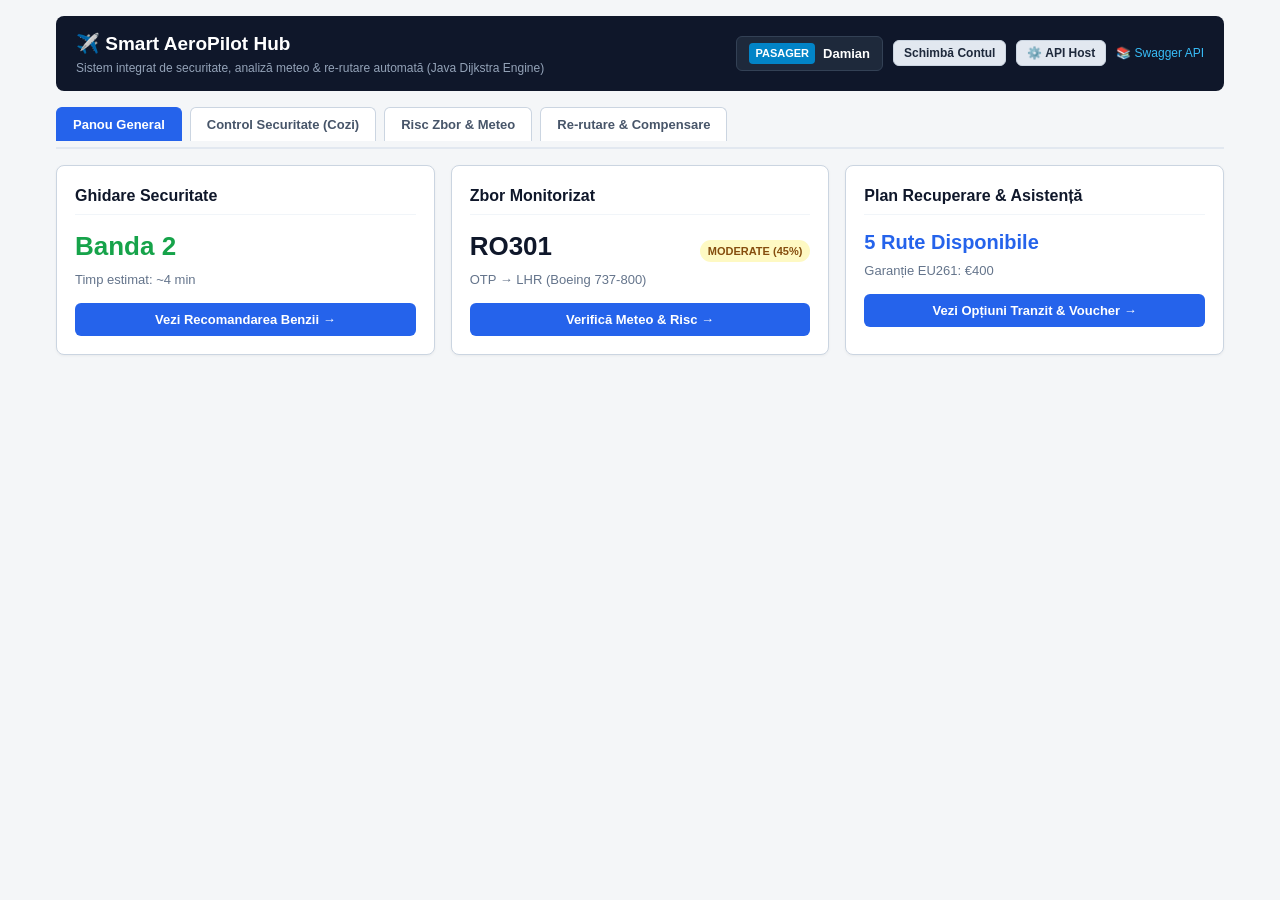
==== commit 2813e30d: "Update security queue sources: remove client webcam, add walking and uneven demo clips" ====
--- a/index.html
+++ b/index.html
@@ -121,19 +121,13 @@
                     <h2>Camere CCTV Securitate — Detecție YOLOv8 + IR Simulat</h2>
                     <!-- Server Stream -->
                     <img id="admin-live-stream" class="video-frame" src="/api/queue/stream?role=admin" alt="Flux CCTV Securitate">
-                    <!-- Client Webcam Video Preview (for Browser / Phone access) -->
-                    <div id="client-webcam-container" style="display: none; position: relative;">
-                        <video id="client-webcam-video" class="video-frame" autoplay playsinline muted></video>
-                        <div style="position: absolute; top: 10px; left: 10px; background: rgba(15, 23, 42, 0.85); color: #fff; padding: 4px 10px; border-radius: 4px; font-size: 11px;">
-                            🔴 Cameră Dispozitiv Conectată | Detecție YOLOv8
-                        </div>
-                    </div>
 
                     <div style="margin-top: 10px; display: flex; gap: 8px; flex-wrap: wrap; align-items: center;">
-                        <select id="video-source-select" style="max-width: 280px;" onchange="changeVideoSource()">
-                            <option value="demo">📹 Clip Demonstrativ Securitate (WebM)</option>
-                            <option value="server_webcam">💻 Cameră Web Server (Mac / OpenCV AI)</option>
-                            <option value="client_webcam">📱 Cameră Web Locală (Dispozitiv curent / Mobil)</option>
+                        <select id="video-source-select" style="max-width: 320px;" onchange="changeVideoSource()">
+                            <option value="demo">📹 Clip 1: Coadă Standard (WebM)</option>
+                            <option value="walking">📹 Clip 2: Flux Continuu Pietonal (MP4)</option>
+                            <option value="uneven">📹 Clip 3: Aglomerare & Benzi Inegale (MP4)</option>
+                            <option value="webcam">💻 Cameră Web Server (Mac / OpenCV AI)</option>
                         </select>
                         <span id="cam-status-pill" style="font-size: 12px; color: #16a34a; font-weight: 600;">● Flux activ</span>
                     </div>
@@ -193,8 +187,8 @@
                     </div>
                 </div>
 
-                <div style="margin-top: 16px;">
-                    <label style="font-weight: 600; font-size: 13px; display: block; margin-bottom: 6px;">Simulare Criză Meteo:</label>
+                <div class="admin-only" id="weather-sim-admin-box" style="margin-top: 16px; display: none;">
+                    <label style="font-weight: 600; font-size: 13px; display: block; margin-bottom: 6px;">Simulare Criză Meteo (Panou Dispecer / Admin):</label>
                     <div style="display: flex; gap: 8px; flex-wrap: wrap;">
                         <button id="btn-weather-normal" class="btn-weather-toggle active-weather" style="flex: 1; min-width: 120px;" onclick="setWeatherCrisis('normal')">☀️ Meteo Normal</button>
                         <button id="btn-weather-fog" class="btn-weather-toggle" style="flex: 1; min-width: 120px;" onclick="setWeatherCrisis('fog')">🌫️ Ceață Densă (CAT III)</button>
@@ -223,8 +217,8 @@
                     <!-- Factors injected via JS -->
                 </ul>
 
-                <button id="btn-trigger-reroute" class="btn-danger" style="width: 100%; display: none;" onclick="goToRerouteTab()">
-                    ⚠️ Deschide Modulul de Re-rutare & Voucher →
+                <button id="btn-trigger-reroute" class="btn-danger" style="width: 100%; display: none; margin-top: 14px; font-weight: 700; font-size: 14px; padding: 12px;" onclick="goToRerouteTab()">
+                    ⚠️ Risc de Anulare Ridicat (&gt;50%) — Deschide Opțiuni Re-booking ➔
                 </button>
             </div>
         </div>
@@ -235,6 +229,17 @@
         <div class="grid-2">
             <div class="card">
                 <h2>Rute Alternative Disponibile (Re-booking Imediat)</h2>
+
+                <!-- Sort Control Buttons -->
+                <div style="display: flex; justify-content: space-between; align-items: center; margin-bottom: 14px; background: #f8fafc; padding: 10px 12px; border-radius: 6px; border: 1px solid #e2e8f0; flex-wrap: wrap; gap: 8px;">
+                    <span style="font-size: 12px; font-weight: 600; color: #475569;">Sortează opțiunile:</span>
+                    <div style="display: flex; gap: 6px;">
+                        <button id="btn-sort-price" class="btn-secondary" style="font-size: 12px; padding: 5px 10px;" onclick="sortRerouteOptions('price')">💰 Preț</button>
+                        <button id="btn-sort-time" class="btn-secondary" style="font-size: 12px; padding: 5px 10px;" onclick="sortRerouteOptions('time')">⏱️ Durată Zbor</button>
+                        <button id="btn-sort-risk" class="btn-secondary active-sort" style="font-size: 12px; padding: 5px 10px;" onclick="sortRerouteOptions('risk')">🛡️ Risc Minim</button>
+                    </div>
+                </div>
+
                 <div id="routes-container">
                     <!-- Populated dynamically via JS with Buy / Rebook Button -->
                 </div>
--- a/style.css
+++ b/style.css
@@ -354,6 +354,14 @@
     box-shadow: 0 2px 5px rgba(220, 38, 38, 0.3);
 }
 
+/* Sorting Buttons Active State */
+button.active-sort {
+    background: #0284c7 !important;
+    color: #ffffff !important;
+    border-color: #0284c7 !important;
+    font-weight: 700 !important;
+}
+
 /* Flight Search Dropdown Menu */
 .search-dropdown-menu {
     position: absolute;
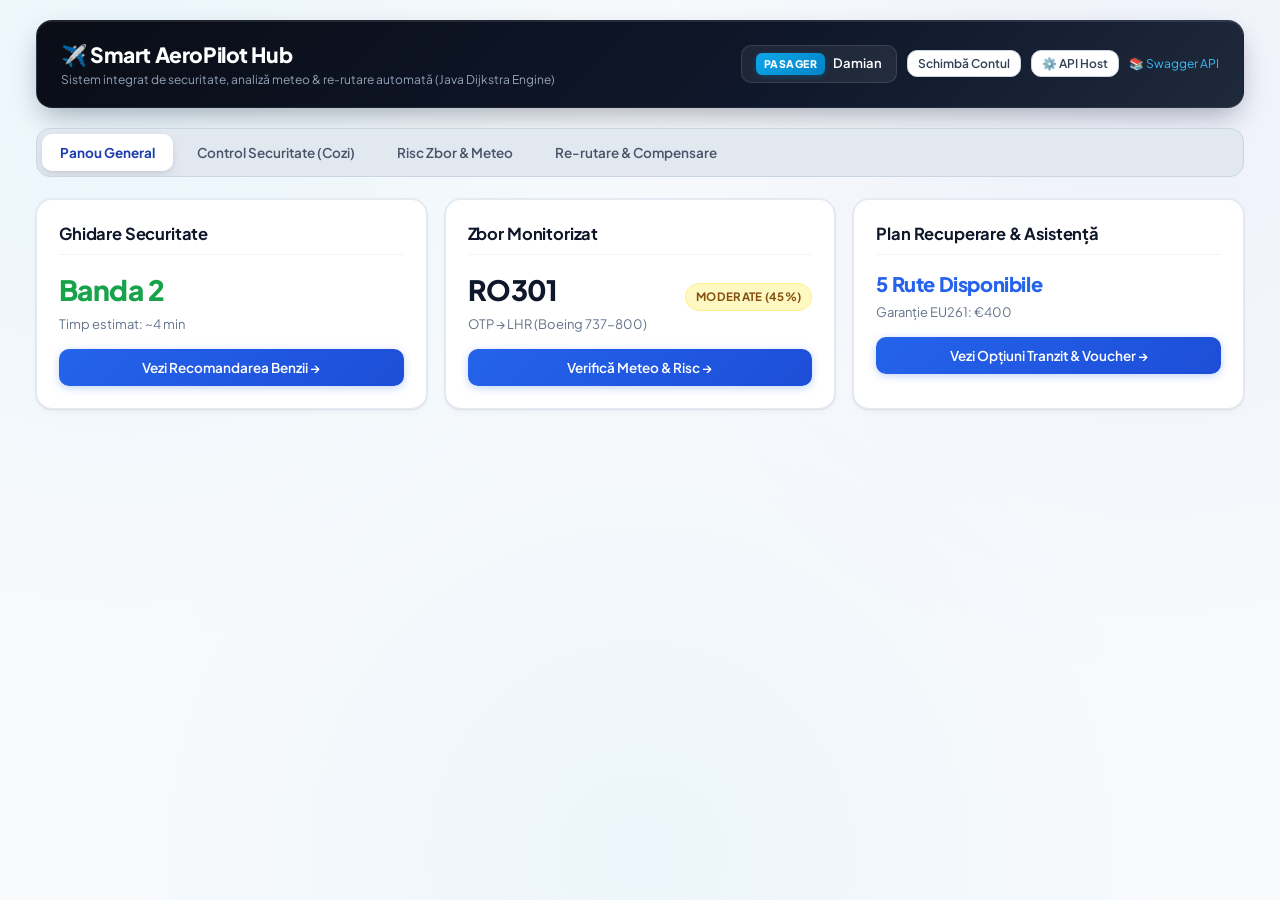
==== commit e9b210a6: "Modernize UI: Plus Jakarta Sans typography, sleek segmented navigation tabs, glassmorphic header, an" ====
--- a/index.html
+++ b/index.html
@@ -4,6 +4,9 @@
     <meta charset="UTF-8">
     <meta name="viewport" content="width=device-width, initial-scale=1.0">
     <title>Smart AeroPilot Hub - Airport & Passenger Assistant</title>
+    <link rel="preconnect" href="https://fonts.googleapis.com">
+    <link rel="preconnect" href="https://fonts.gstatic.com" crossorigin>
+    <link href="https://fonts.googleapis.com/css2?family=Plus+Jakarta+Sans:wght@400;500;600;700;800&display=swap" rel="stylesheet">
     <link rel="stylesheet" href="style.css">
 </head>
 <body>
--- a/style.css
+++ b/style.css
@@ -1,40 +1,90 @@
-/* Clean, unbloated wireframe layout - Fully optimized for Mobile & Desktop */
+/* =========================================================
+   Smart AeroPilot Hub - Modern Aviation Design System
+   Optimized for High-Density Displays, Desktop & Mobile
+   ========================================================= */
+
+@import url('https://fonts.googleapis.com/css2?family=Plus+Jakarta+Sans:wght@400;500;600;700;800&family=JetBrains+Mono:wght@500;700&display=swap');
+
 * {
     box-sizing: border-box;
     margin: 0;
     padding: 0;
-    font-family: -apple-system, BlinkMacSystemFont, "Segoe UI", Roboto, Helvetica, Arial, sans-serif;
+    -webkit-font-smoothing: antialiased;
+    -moz-osx-font-smoothing: grayscale;
+}
+
+:root {
+    --primary: #2563eb;
+    --primary-hover: #1d4ed8;
+    --primary-light: #eff6ff;
+    --success: #16a34a;
+    --success-light: #f0fdf4;
+    --warning: #d97706;
+    --warning-light: #fefce8;
+    --danger: #dc2626;
+    --danger-hover: #b91c1c;
+    --danger-light: #fef2f2;
+    --slate-900: #0f172a;
+    --slate-800: #1e293b;
+    --slate-700: #334155;
+    --slate-600: #475569;
+    --slate-500: #64748b;
+    --slate-400: #94a3b8;
+    --slate-200: #e2e8f0;
+    --slate-100: #f1f5f9;
+    --slate-50: #f8fafc;
+    --radius-sm: 8px;
+    --radius-md: 12px;
+    --radius-lg: 16px;
+    --radius-full: 9999px;
+    --shadow-subtle: 0 1px 3px 0 rgba(0, 0, 0, 0.05), 0 1px 2px -1px rgba(0, 0, 0, 0.05);
+    --shadow-card: 0 4px 6px -1px rgba(15, 23, 42, 0.04), 0 2px 4px -2px rgba(15, 23, 42, 0.03), 0 0 0 1px rgba(226, 232, 240, 0.8);
+    --shadow-hover: 0 12px 24px -4px rgba(15, 23, 42, 0.08), 0 4px 8px -2px rgba(15, 23, 42, 0.04);
 }
 
 body {
-    background-color: #f4f6f8;
-    color: #1e293b;
+    background-color: var(--slate-50);
+    background-image: 
+        radial-gradient(circle at 10% 10%, rgba(56, 189, 248, 0.07) 0%, transparent 40%),
+        radial-gradient(circle at 90% 15%, rgba(99, 102, 241, 0.06) 0%, transparent 40%),
+        radial-gradient(circle at 50% 95%, rgba(14, 165, 233, 0.05) 0%, transparent 50%);
+    background-attachment: fixed;
+    color: var(--slate-900);
+    font-family: 'Plus Jakarta Sans', -apple-system, BlinkMacSystemFont, "Segoe UI", Roboto, sans-serif;
     line-height: 1.5;
-    padding: 16px;
-    max-width: 1200px;
+    padding: 20px 16px 40px 16px;
+    max-width: 1240px;
     margin: 0 auto;
-}
-
-/* Header */
+    min-height: 100vh;
+}
+
+/* =========================================================
+   HEADER & TOP BAR
+   ========================================================= */
+
 header {
-    background: #0f172a;
-    color: #fff;
-    padding: 14px 20px;
-    border-radius: 8px;
-    margin-bottom: 16px;
+    background: linear-gradient(135deg, #090d16 0%, #0f172a 60%, #1e293b 100%);
+    color: #ffffff;
+    padding: 18px 24px;
+    border-radius: var(--radius-lg);
+    margin-bottom: 20px;
     display: flex;
     justify-content: space-between;
     align-items: center;
     flex-wrap: wrap;
-    gap: 12px;
+    gap: 14px;
+    border: 1px solid rgba(255, 255, 255, 0.08);
+    box-shadow: 0 12px 28px -6px rgba(15, 23, 42, 0.35), inset 0 1px 0 rgba(255, 255, 255, 0.1);
 }
 
 header h1 {
-    font-size: 19px;
-    font-weight: 700;
-    display: flex;
-    align-items: center;
-    gap: 8px;
+    font-size: 21px;
+    font-weight: 800;
+    letter-spacing: -0.02em;
+    display: flex;
+    align-items: center;
+    gap: 10px;
+    color: #ffffff;
 }
 
 header .header-controls {
@@ -49,431 +99,614 @@
     align-items: center;
     gap: 8px;
     font-size: 13px;
-    background: #1e293b;
-    padding: 6px 12px;
+    background: rgba(255, 255, 255, 0.07);
+    padding: 7px 14px;
+    border-radius: 10px;
+    border: 1px solid rgba(255, 255, 255, 0.12);
+    backdrop-filter: blur(8px);
+}
+
+.role-tag-admin {
+    background: linear-gradient(135deg, #ef4444 0%, #dc2626 100%);
+    color: #ffffff;
+    padding: 3px 8px;
     border-radius: 6px;
-    border: 1px solid #334155;
-}
-
-.role-tag-admin {
-    background: #dc2626;
-    color: #fff;
-    padding: 2px 6px;
-    border-radius: 4px;
-    font-weight: 700;
-    font-size: 11px;
+    font-weight: 800;
+    font-size: 10.5px;
+    letter-spacing: 0.5px;
+    box-shadow: 0 2px 6px rgba(220, 38, 38, 0.3);
 }
 
 .role-tag-passenger {
-    background: #0284c7;
-    color: #fff;
-    padding: 2px 6px;
-    border-radius: 4px;
-    font-weight: 700;
-    font-size: 11px;
-}
-
-/* Nav Tabs with native-app feel on mobile */
+    background: linear-gradient(135deg, #0ea5e9 0%, #0284c7 100%);
+    color: #ffffff;
+    padding: 3px 8px;
+    border-radius: 6px;
+    font-weight: 800;
+    font-size: 10.5px;
+    letter-spacing: 0.5px;
+    box-shadow: 0 2px 6px rgba(2, 132, 199, 0.3);
+}
+
+/* =========================================================
+   NAVIGATION TABS (Modern Segmented Control)
+   ========================================================= */
+
 nav.tabs {
     display: flex;
-    gap: 8px;
-    margin-bottom: 16px;
-    border-bottom: 2px solid #e2e8f0;
-    padding-bottom: 6px;
+    gap: 6px;
+    margin-bottom: 22px;
+    background: #e2e8f0;
+    padding: 5px;
+    border-radius: 14px;
+    border: 1px solid #cbd5e1;
     overflow-x: auto;
     -webkit-overflow-scrolling: touch;
-    scrollbar-width: none; /* Firefox */
+    scrollbar-width: none;
 }
 
 nav.tabs::-webkit-scrollbar {
-    display: none; /* Chrome/Safari */
+    display: none;
 }
 
 nav.tabs button {
-    background: #fff;
-    border: 1px solid #cbd5e1;
-    border-bottom: none;
-    padding: 9px 16px;
-    font-size: 13px;
+    background: transparent;
+    border: none;
+    padding: 10px 18px;
+    font-size: 13.5px;
     font-weight: 600;
-    border-radius: 6px 6px 0 0;
+    border-radius: 10px;
     cursor: pointer;
-    color: #475569;
+    color: var(--slate-600);
     white-space: nowrap;
     flex-shrink: 0;
-    transition: all 0.15s ease;
+    transition: all 0.2s cubic-bezier(0.16, 1, 0.3, 1);
+    display: inline-flex;
+    align-items: center;
+    gap: 6px;
+    font-family: inherit;
+}
+
+nav.tabs button:hover {
+    color: var(--slate-900);
+    background: rgba(255, 255, 255, 0.55);
 }
 
 nav.tabs button.active {
-    background: #2563eb;
-    color: #fff;
-    border-color: #2563eb;
-}
-
-/* Layout containers */
+    background: #ffffff;
+    color: #1e40af;
+    font-weight: 700;
+    box-shadow: 0 4px 12px -2px rgba(15, 23, 42, 0.12), 0 2px 4px -2px rgba(15, 23, 42, 0.08);
+}
+
+/* =========================================================
+   CARDS & GRIDS
+   ========================================================= */
+
 .tab-content {
     display: none;
-}
+    animation: contentFade 0.2s ease-in-out;
+}
+
 .tab-content.active {
     display: block;
+}
+
+@keyframes contentFade {
+    from { opacity: 0; transform: translateY(4px); }
+    to { opacity: 1; transform: translateY(0); }
 }
 
 .grid-2 {
     display: grid;
     grid-template-columns: 1fr 1fr;
-    gap: 16px;
+    gap: 18px;
 }
 
 .grid-3 {
     display: grid;
     grid-template-columns: repeat(3, 1fr);
-    gap: 16px;
-}
-
-/* Cards & Panels */
+    gap: 18px;
+}
+
 .card {
-    background: #fff;
+    background: #ffffff;
+    border: 1px solid rgba(226, 232, 240, 0.85);
+    border-radius: var(--radius-lg);
+    padding: 22px;
+    box-shadow: var(--shadow-card);
+    margin-bottom: 20px;
+    transition: all 0.25s cubic-bezier(0.16, 1, 0.3, 1);
+}
+
+.card:hover {
+    box-shadow: var(--shadow-hover);
+    border-color: rgba(203, 213, 225, 0.85);
+}
+
+.card h2, .card h3 {
+    font-size: 16.5px;
+    font-weight: 700;
+    letter-spacing: -0.01em;
+    margin-bottom: 14px;
+    color: var(--slate-900);
+    border-bottom: 1px solid var(--slate-100);
+    padding-bottom: 8px;
+    display: flex;
+    align-items: center;
+    gap: 8px;
+}
+
+/* =========================================================
+   BUTTONS & CONTROLS
+   ========================================================= */
+
+button.btn-primary {
+    background: linear-gradient(135deg, #2563eb 0%, #1d4ed8 100%);
+    color: #ffffff;
+    border: none;
+    padding: 10px 18px;
+    border-radius: 10px;
+    font-weight: 600;
+    font-size: 13.5px;
+    cursor: pointer;
+    text-align: center;
+    box-shadow: 0 2px 8px rgba(37, 99, 235, 0.28);
+    transition: all 0.2s cubic-bezier(0.16, 1, 0.3, 1);
+    display: inline-flex;
+    align-items: center;
+    justify-content: center;
+    gap: 6px;
+    font-family: inherit;
+}
+
+button.btn-primary:hover {
+    background: linear-gradient(135deg, #1d4ed8 0%, #1e40af 100%);
+    box-shadow: 0 6px 16px rgba(37, 99, 235, 0.38);
+    transform: translateY(-1px);
+}
+
+button.btn-primary:active {
+    transform: translateY(0);
+}
+
+button.btn-secondary {
+    background: #ffffff;
+    color: var(--slate-700);
     border: 1px solid #cbd5e1;
-    border-radius: 8px;
-    padding: 18px;
-    box-shadow: 0 1px 3px rgba(0,0,0,0.05);
-    margin-bottom: 16px;
-}
-
-.card h2, .card h3 {
-    font-size: 16px;
-    margin-bottom: 12px;
-    color: #0f172a;
-    border-bottom: 1px solid #f1f5f9;
-    padding-bottom: 6px;
-}
-
-/* Forms & Inputs */
+    padding: 9px 15px;
+    border-radius: 10px;
+    font-weight: 600;
+    font-size: 13px;
+    cursor: pointer;
+    text-align: center;
+    box-shadow: 0 1px 2px rgba(0, 0, 0, 0.03);
+    transition: all 0.15s ease;
+    font-family: inherit;
+    display: inline-flex;
+    align-items: center;
+    justify-content: center;
+    gap: 6px;
+}
+
+button.btn-secondary:hover {
+    background: var(--slate-50);
+    border-color: #94a3b8;
+    color: var(--slate-900);
+    transform: translateY(-1px);
+}
+
+button.btn-secondary:active {
+    transform: translateY(0);
+}
+
+button.btn-danger {
+    background: linear-gradient(135deg, #ef4444 0%, #dc2626 100%);
+    color: #ffffff;
+    border: none;
+    padding: 10px 18px;
+    border-radius: 10px;
+    font-weight: 600;
+    font-size: 13.5px;
+    cursor: pointer;
+    text-align: center;
+    box-shadow: 0 2px 8px rgba(220, 38, 38, 0.28);
+    transition: all 0.2s ease;
+    font-family: inherit;
+    display: inline-flex;
+    align-items: center;
+    justify-content: center;
+    gap: 6px;
+}
+
+button.btn-danger:hover {
+    background: linear-gradient(135deg, #dc2626 0%, #b91c1c 100%);
+    box-shadow: 0 6px 16px rgba(220, 38, 38, 0.38);
+    transform: translateY(-1px);
+}
+
+button.btn-danger:active {
+    transform: translateY(0);
+}
+
+/* =========================================================
+   FORMS & INPUTS
+   ========================================================= */
+
 label {
     display: block;
     font-size: 13px;
     font-weight: 600;
-    margin-bottom: 4px;
-    color: #334155;
+    margin-bottom: 5px;
+    color: var(--slate-700);
 }
 
 input, select {
     width: 100%;
-    padding: 10px 12px;
-    border: 1px solid #cbd5e1;
-    border-radius: 6px;
+    padding: 10px 14px;
+    border: 1.5px solid #e2e8f0;
+    border-radius: 10px;
     font-size: 14px;
-    margin-bottom: 12px;
-    background-color: #fff;
-}
-
-button.btn-primary {
-    background: #2563eb;
-    color: #fff;
-    border: none;
-    padding: 9px 16px;
-    border-radius: 6px;
-    font-weight: 600;
-    font-size: 13px;
-    cursor: pointer;
-    text-align: center;
-}
-
-button.btn-primary:hover { background: #1d4ed8; }
-
-button.btn-secondary {
-    background: #e2e8f0;
-    color: #1e293b;
-    border: 1px solid #cbd5e1;
-    padding: 9px 14px;
-    border-radius: 6px;
-    font-weight: 600;
-    font-size: 13px;
-    cursor: pointer;
-    text-align: center;
-}
-
-button.btn-danger {
-    background: #dc2626;
-    color: #fff;
-    border: none;
-    padding: 9px 16px;
-    border-radius: 6px;
-    font-weight: 600;
-    font-size: 13px;
-    cursor: pointer;
-    text-align: center;
-}
-
-button.btn-danger:hover { background: #b91c1c; }
-
-/* Video Frame */
+    margin-bottom: 14px;
+    background-color: #ffffff;
+    color: var(--slate-900);
+    font-family: inherit;
+    transition: all 0.2s ease;
+}
+
+input:focus, select:focus {
+    outline: none;
+    border-color: #3b82f6;
+    box-shadow: 0 0 0 3px rgba(59, 130, 246, 0.15);
+}
+
+/* =========================================================
+   VIDEO FRAME & QUEUE TELEMETRY
+   ========================================================= */
+
 .video-frame {
     width: 100%;
     max-height: 420px;
     object-fit: cover;
-    background: #000;
-    border-radius: 6px;
-    border: 1px solid #94a3b8;
-}
-
-/* Lane card styles */
+    background: #090d16;
+    border-radius: 12px;
+    border: 1px solid rgba(148, 163, 184, 0.3);
+    box-shadow: 0 4px 12px rgba(0, 0, 0, 0.1);
+}
+
 .lane-card {
-    border: 2px solid #e2e8f0;
-    border-radius: 8px;
-    padding: 14px;
+    border: 1.5px solid #e2e8f0;
+    border-radius: 14px;
+    padding: 16px;
     text-align: center;
-    background: #f8fafc;
+    background: linear-gradient(180deg, #f8fafc 0%, #ffffff 100%);
+    transition: all 0.2s ease;
 }
 
 .lane-card.fastest {
-    border-color: #16a34a;
-    background: #f0fdf4;
+    border: 2px solid #22c55e;
+    background: linear-gradient(180deg, #f0fdf4 0%, #ffffff 100%);
+    box-shadow: 0 6px 16px rgba(34, 197, 94, 0.15);
 }
 
 .lane-badge {
     display: inline-block;
-    padding: 3px 8px;
-    border-radius: 4px;
+    padding: 4px 10px;
+    border-radius: 6px;
     font-size: 11px;
-    font-weight: 700;
+    font-weight: 800;
     text-transform: uppercase;
+    letter-spacing: 0.5px;
     margin-bottom: 8px;
 }
 
-.badge-fastest { background: #22c55e; color: #fff; }
-.badge-normal { background: #94a3b8; color: #fff; }
+.badge-fastest {
+    background: linear-gradient(135deg, #22c55e 0%, #16a34a 100%);
+    color: #ffffff;
+    box-shadow: 0 2px 6px rgba(34, 197, 94, 0.3);
+}
+
+.badge-normal {
+    background: #94a3b8;
+    color: #ffffff;
+}
 
 .metric-big {
-    font-size: 26px;
+    font-size: 28px;
     font-weight: 800;
-    color: #0f172a;
-}
-
-/* Risk meter */
+    letter-spacing: -0.02em;
+    color: var(--slate-900);
+}
+
+/* =========================================================
+   RISK METER & STATUS PILLS
+   ========================================================= */
+
 .risk-meter {
-    height: 16px;
+    height: 14px;
     background: #e2e8f0;
-    border-radius: 8px;
+    border-radius: var(--radius-full);
     overflow: hidden;
     margin: 12px 0;
+    padding: 2px;
 }
 
 .risk-fill {
     height: 100%;
     width: 0%;
-    transition: width 0.3s ease;
-}
-
-.risk-LOW { background: #22c55e; }
-.risk-MODERATE { background: #eab308; }
-.risk-HIGH { background: #f97316; }
-.risk-CRITICAL { background: #ef4444; }
+    border-radius: var(--radius-full);
+    transition: width 0.4s cubic-bezier(0.16, 1, 0.3, 1);
+}
+
+.risk-LOW { background: linear-gradient(90deg, #22c55e 0%, #16a34a 100%); }
+.risk-MODERATE { background: linear-gradient(90deg, #eab308 0%, #ca8a04 100%); }
+.risk-HIGH { background: linear-gradient(90deg, #f97316 0%, #ea580c 100%); }
+.risk-CRITICAL { background: linear-gradient(90deg, #ef4444 0%, #dc2626 100%); }
 
 .status-pill {
-    display: inline-block;
-    padding: 3px 8px;
-    border-radius: 12px;
-    font-size: 11px;
+    display: inline-flex;
+    align-items: center;
+    padding: 4px 10px;
+    border-radius: var(--radius-full);
+    font-size: 11.5px;
     font-weight: 700;
-}
-
-.pill-CRITICAL { background: #fee2e2; color: #b91c1c; }
-.pill-HIGH { background: #ffedd5; color: #c2410c; }
-.pill-MODERATE { background: #fef9c3; color: #854d0e; }
-.pill-LOW { background: #dcfce7; color: #15803d; }
-
-/* Voucher card */
+    letter-spacing: 0.3px;
+}
+
+.pill-CRITICAL { background: #fee2e2; color: #b91c1c; border: 1px solid #fecaca; }
+.pill-HIGH { background: #ffedd5; color: #c2410c; border: 1px solid #fed7aa; }
+.pill-MODERATE { background: #fef9c3; color: #854d0e; border: 1px solid #fef08a; }
+.pill-LOW { background: #dcfce7; color: #15803d; border: 1px solid #bbf7d0; }
+
+/* Pulse animation for live alerts */
+@keyframes live-pulse {
+    0% { transform: scale(0.95); opacity: 0.8; }
+    50% { transform: scale(1.05); opacity: 1; }
+    100% { transform: scale(0.95); opacity: 0.8; }
+}
+
+/* =========================================================
+   VOUCHER & ROUTE CARDS
+   ========================================================= */
+
 .voucher-box {
     border: 2px dashed #0284c7;
     background: #f0f9ff;
     padding: 16px;
-    border-radius: 8px;
+    border-radius: var(--radius-md);
     margin-top: 14px;
 }
 
 .voucher-code {
-    font-family: monospace;
-    font-size: 15px;
+    font-family: 'JetBrains Mono', monospace;
+    font-size: 14px;
     font-weight: 800;
     background: #e0f2fe;
-    padding: 5px 10px;
-    border-radius: 4px;
+    padding: 6px 12px;
+    border-radius: 6px;
     display: inline-block;
     color: #0369a1;
     word-break: break-all;
 }
 
-/* Route Cards */
 .route-card {
-    border: 1px solid #cbd5e1;
-    border-radius: 6px;
-    padding: 14px;
-    margin-bottom: 12px;
-    background: #fff;
+    border: 1.5px solid #e2e8f0;
+    border-radius: 14px;
+    padding: 16px;
+    margin-bottom: 14px;
+    background: #ffffff;
+    box-shadow: 0 2px 4px rgba(0, 0, 0, 0.02);
+    transition: all 0.2s cubic-bezier(0.16, 1, 0.3, 1);
+}
+
+.route-card:hover {
+    border-color: #cbd5e1;
+    box-shadow: 0 8px 16px -2px rgba(15, 23, 42, 0.06);
+    transform: translateY(-1px);
 }
 
 .route-card.best {
     border: 2px solid #2563eb;
-    background: #eff6ff;
-}
-
-/* Weather Simulation Toggle Buttons */
+    background: linear-gradient(180deg, #eff6ff 0%, #ffffff 100%);
+    box-shadow: 0 6px 18px rgba(37, 99, 235, 0.12);
+}
+
+.route-header {
+    display: flex;
+    justify-content: space-between;
+    font-weight: 700;
+    margin-bottom: 6px;
+    flex-wrap: wrap;
+    gap: 4px;
+}
+
+.route-timeline {
+    font-size: 13px;
+    color: var(--slate-600);
+}
+
+/* =========================================================
+   WEATHER & DISPATCH CONTROLS
+   ========================================================= */
+
 .btn-weather-toggle {
-    background: #f1f5f9;
-    color: #334155;
-    border: 1px solid #cbd5e1;
-    padding: 9px 12px;
-    border-radius: 6px;
+    background: #ffffff;
+    color: var(--slate-700);
+    border: 1.5px solid #cbd5e1;
+    padding: 9px 14px;
+    border-radius: 10px;
     font-weight: 600;
     font-size: 13px;
     cursor: pointer;
     transition: all 0.2s ease;
+    font-family: inherit;
 }
 
 .btn-weather-toggle:hover {
-    background: #e2e8f0;
+    background: var(--slate-100);
+    border-color: var(--slate-400);
 }
 
 .btn-weather-toggle.active-weather {
     background: #0284c7;
     color: #ffffff;
     border-color: #0284c7;
-    box-shadow: 0 2px 5px rgba(2, 132, 199, 0.3);
+    box-shadow: 0 2px 8px rgba(2, 132, 199, 0.3);
 }
 
 #btn-weather-fog.active-weather {
     background: #b45309;
     border-color: #b45309;
-    box-shadow: 0 2px 5px rgba(180, 83, 9, 0.3);
+    box-shadow: 0 2px 8px rgba(180, 83, 9, 0.3);
 }
 
 #btn-weather-storm.active-weather {
     background: #dc2626;
     border-color: #dc2626;
-    box-shadow: 0 2px 5px rgba(220, 38, 38, 0.3);
-}
-
-/* Sorting Buttons Active State */
+    box-shadow: 0 2px 8px rgba(220, 38, 38, 0.3);
+}
+
 button.active-sort {
     background: #0284c7 !important;
     color: #ffffff !important;
     border-color: #0284c7 !important;
     font-weight: 700 !important;
-}
-
-/* Flight Search Dropdown Menu */
+    box-shadow: 0 2px 6px rgba(2, 132, 199, 0.3);
+}
+
+/* =========================================================
+   SEARCH DROPDOWN
+   ========================================================= */
+
 .search-dropdown-menu {
     position: absolute;
-    top: 100%;
+    top: calc(100% + 4px);
     left: 0;
     right: 0;
     background: #ffffff;
-    border: 1px solid #cbd5e1;
-    border-radius: 6px;
-    box-shadow: 0 10px 15px -3px rgba(0, 0, 0, 0.1);
-    max-height: 240px;
+    border: 1px solid #e2e8f0;
+    border-radius: 12px;
+    box-shadow: 0 16px 32px -4px rgba(15, 23, 42, 0.12), 0 4px 8px -2px rgba(15, 23, 42, 0.06);
+    max-height: 260px;
     overflow-y: auto;
     z-index: 50;
-    margin-top: 4px;
+    padding: 4px;
 }
 
 .search-dropdown-item {
-    padding: 9px 12px;
+    padding: 10px 14px;
+    border-radius: 8px;
     cursor: pointer;
-    border-bottom: 1px solid #f1f5f9;
     font-size: 13px;
     display: flex;
     justify-content: space-between;
     align-items: center;
-}
-
-.search-dropdown-item:last-child {
-    border-bottom: none;
+    transition: background 0.15s ease;
 }
 
 .search-dropdown-item:hover {
-    background: #f8fafc;
-    color: #0284c7;
+    background: #eff6ff;
+    color: #1d4ed8;
 }
 
 .search-dropdown-item strong {
-    color: #0f172a;
-}
-
-.route-header {
-    display: flex;
-    justify-content: space-between;
-    font-weight: 700;
-    margin-bottom: 6px;
-    flex-wrap: wrap;
-    gap: 4px;
-}
-
-.route-timeline {
-    font-size: 13px;
-    color: #475569;
-}
-
-/* Passenger Table */
+    color: var(--slate-900);
+}
+
+/* =========================================================
+   TABLES
+   ========================================================= */
+
 table.data-table {
     width: 100%;
-    border-collapse: collapse;
+    border-collapse: separate;
+    border-spacing: 0;
     font-size: 13px;
     margin-top: 10px;
-    min-width: 580px; /* enables horizontal scroll on mobile */
+    min-width: 580px;
+    border: 1px solid #e2e8f0;
+    border-radius: 10px;
+    overflow: hidden;
 }
 
 table.data-table th, table.data-table td {
-    padding: 8px 10px;
-    border: 1px solid #cbd5e1;
+    padding: 10px 14px;
+    border-bottom: 1px solid #e2e8f0;
     text-align: left;
 }
 
+table.data-table tr:last-child td {
+    border-bottom: none;
+}
+
 table.data-table th {
-    background: #f1f5f9;
+    background: #f8fafc;
     font-weight: 700;
-}
-
-/* Modals */
+    color: var(--slate-700);
+    border-bottom: 2px solid #e2e8f0;
+}
+
+table.data-table tbody tr:hover {
+    background: #f8fafc;
+}
+
+/* =========================================================
+   MODALS
+   ========================================================= */
+
 .modal-overlay {
     position: fixed;
     top: 0; left: 0; right: 0; bottom: 0;
-    background: rgba(15, 23, 42, 0.7);
+    background: rgba(15, 23, 42, 0.65);
+    backdrop-filter: blur(6px);
     display: flex;
     align-items: center;
     justify-content: center;
     z-index: 1000;
     padding: 16px;
+    animation: modalFadeIn 0.2s ease;
 }
 
 .modal-box {
-    background: #fff;
-    padding: 20px;
-    border-radius: 8px;
+    background: #ffffff;
+    padding: 24px;
+    border-radius: var(--radius-lg);
     width: 100%;
-    max-width: 420px;
-    box-shadow: 0 10px 25px rgba(0,0,0,0.2);
-}
-
-/* ========================================================= */
-/* MOBILE OPTIMIZATIONS (Smartphones, small tablets <= 680px) */
-/* ========================================================= */
+    max-width: 440px;
+    box-shadow: 0 20px 35px -5px rgba(0, 0, 0, 0.2), 0 10px 15px -5px rgba(0, 0, 0, 0.1);
+    border: 1px solid rgba(255, 255, 255, 0.6);
+    animation: modalSlideUp 0.25s cubic-bezier(0.16, 1, 0.3, 1);
+}
+
+@keyframes modalFadeIn {
+    from { opacity: 0; }
+    to { opacity: 1; }
+}
+
+@keyframes modalSlideUp {
+    from { opacity: 0; transform: translateY(16px) scale(0.97); }
+    to { opacity: 1; transform: translateY(0) scale(1); }
+}
+
+/* =========================================================
+   MOBILE OPTIMIZATIONS (Smartphones, small tablets <= 680px)
+   ========================================================= */
 
 @media (max-width: 680px) {
     body {
-        padding: 10px 8px;
+        padding: 12px 10px 32px 10px;
     }
 
     header {
-        padding: 12px 14px;
+        padding: 14px 16px;
         flex-direction: column;
         align-items: flex-start;
-        gap: 10px;
+        gap: 12px;
+        border-radius: 14px;
     }
 
     header h1 {
-        font-size: 17px;
+        font-size: 18px;
     }
 
     header .header-controls {
@@ -481,53 +714,51 @@
         justify-content: space-between;
     }
 
-    /* Prevent auto-zoom on iOS Safari when tapping inputs */
     input, select {
-        font-size: 16px;
-        padding: 10px;
-    }
-
-    /* Mobile tabs with pill-style scrolling */
+        font-size: 16px; /* Prevents auto-zoom on iOS */
+        padding: 12px 14px;
+        min-height: 44px;
+    }
+
     nav.tabs {
-        gap: 6px;
-        padding-bottom: 8px;
+        border-radius: 12px;
+        padding: 4px;
+        gap: 4px;
     }
 
     nav.tabs button {
-        padding: 8px 14px;
-        font-size: 12px;
-        border-radius: 18px;
-        border: 1px solid #cbd5e1;
-    }
-
-    /* Grids collapse to single column */
+        padding: 8px 13px;
+        font-size: 12.5px;
+        border-radius: 8px;
+    }
+
     .grid-2, .grid-3 {
         grid-template-columns: 1fr;
-        gap: 12px;
+        gap: 14px;
     }
 
     .card {
-        padding: 14px;
-        margin-bottom: 12px;
+        padding: 16px;
+        border-radius: 14px;
+        margin-bottom: 14px;
     }
 
     .card h2, .card h3 {
-        font-size: 15px;
+        font-size: 15.5px;
     }
 
     .metric-big {
         font-size: 24px;
     }
 
-    /* Buttons touch targets */
     button.btn-primary, button.btn-secondary, button.btn-danger {
-        padding: 10px 14px;
-        font-size: 13px;
-        min-height: 42px;
-    }
-
-    /* Mobile video stream */
+        padding: 11px 16px;
+        font-size: 13.5px;
+        min-height: 44px; /* Ergonomic touch target */
+    }
+
     .video-frame {
-        max-height: 260px;
-    }
-}
+        max-height: 250px;
+        border-radius: 10px;
+    }
+}
